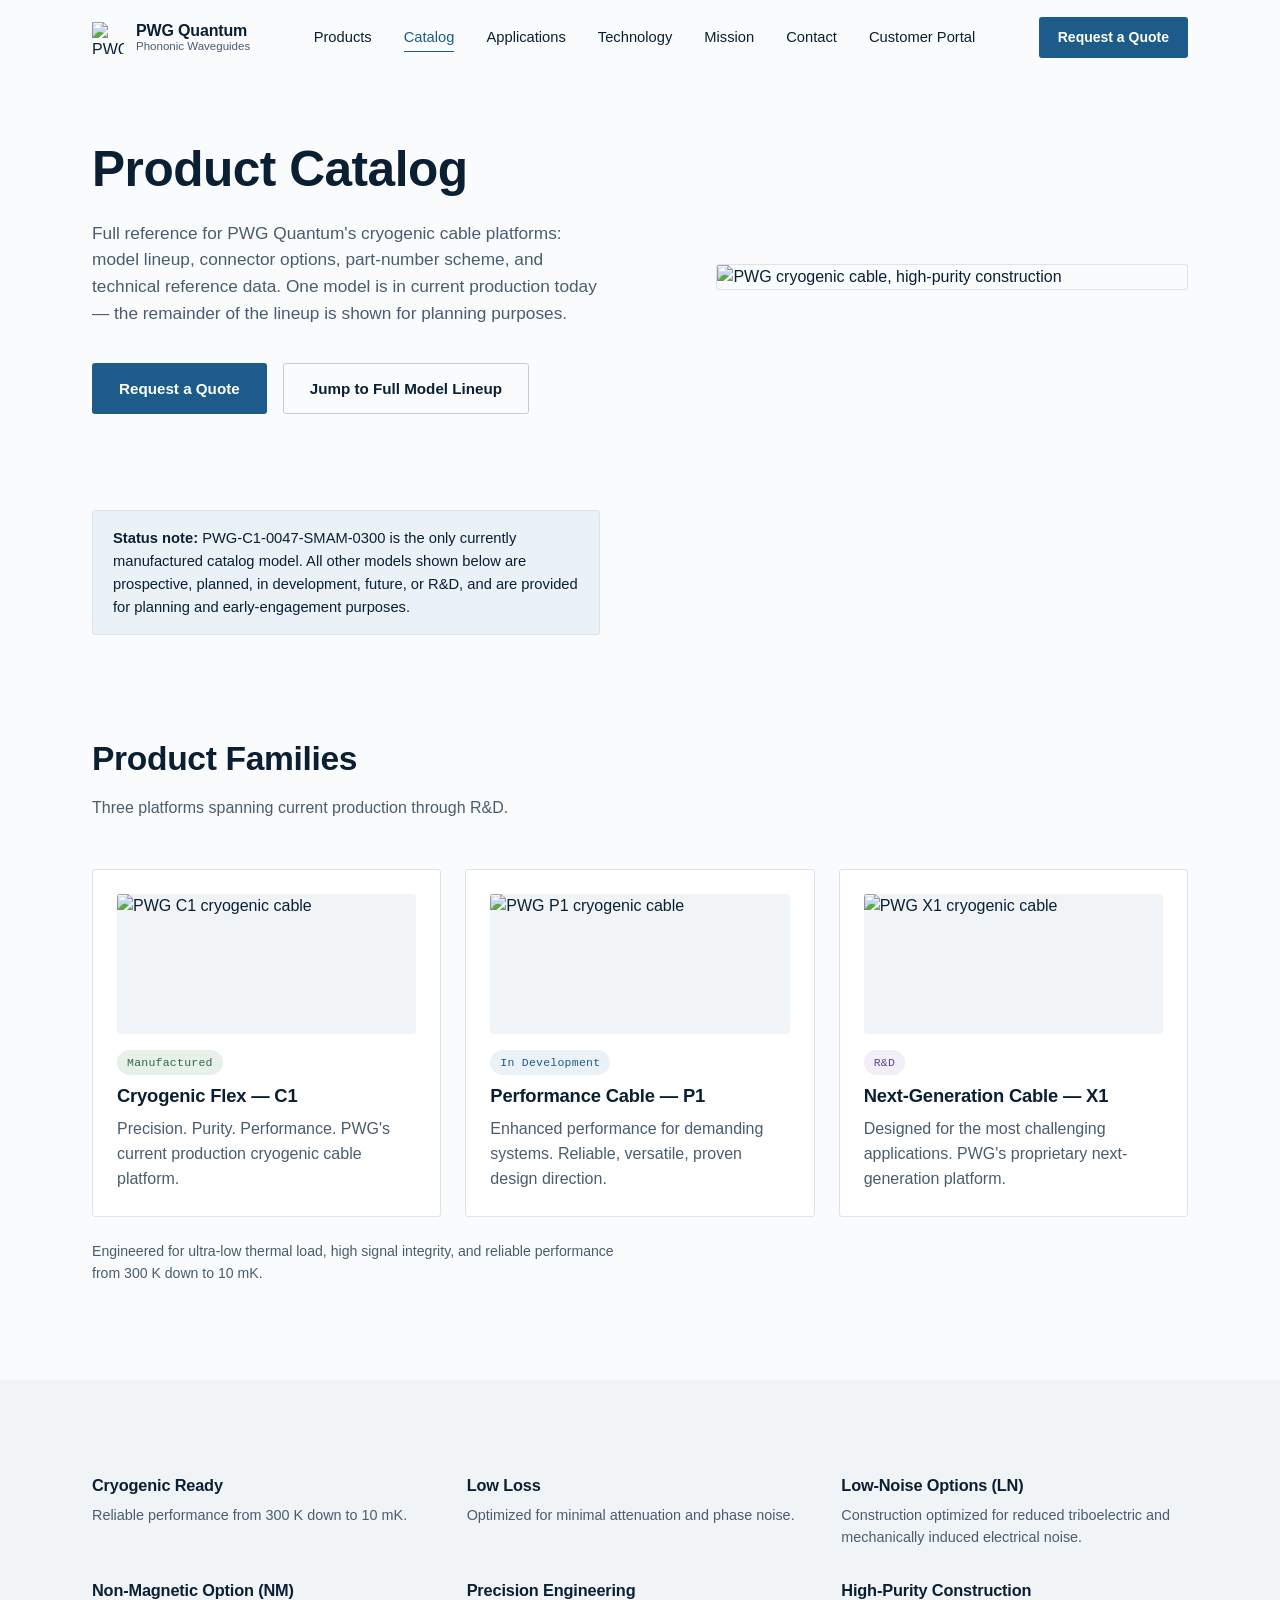
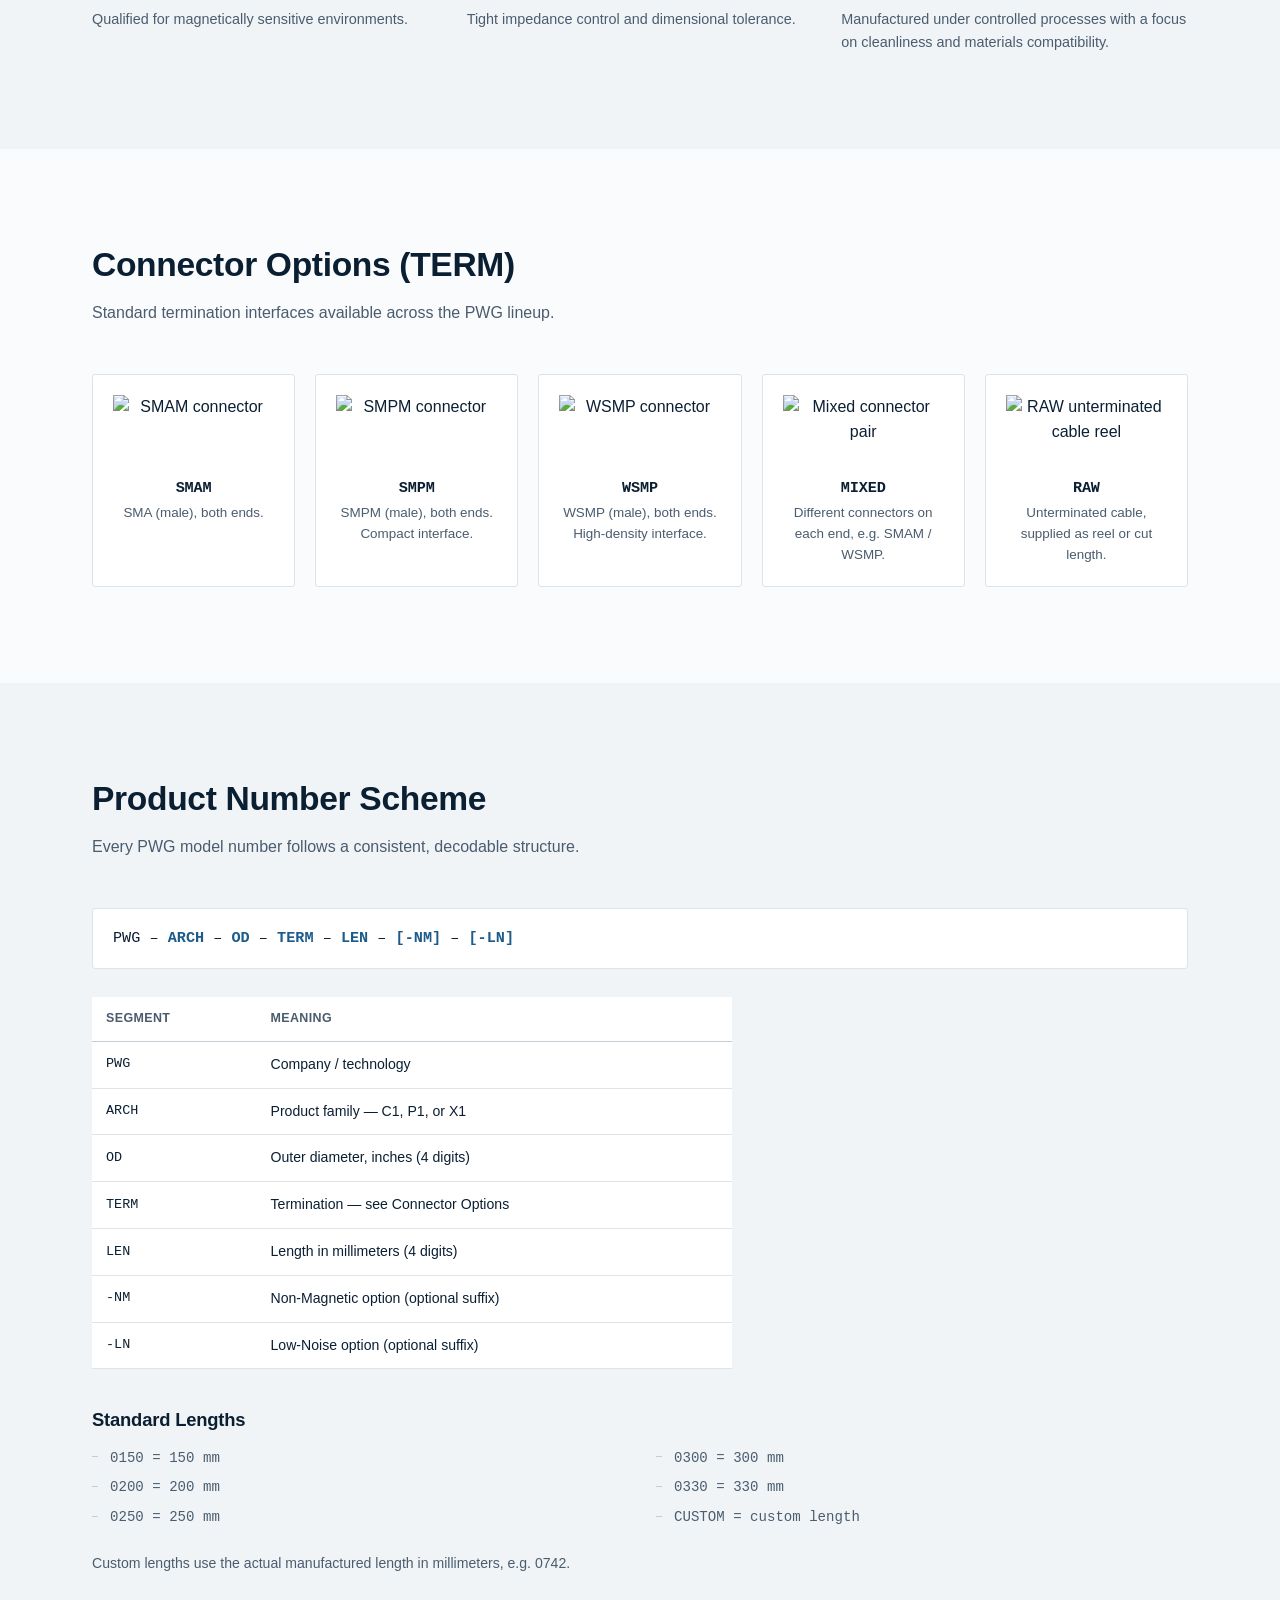
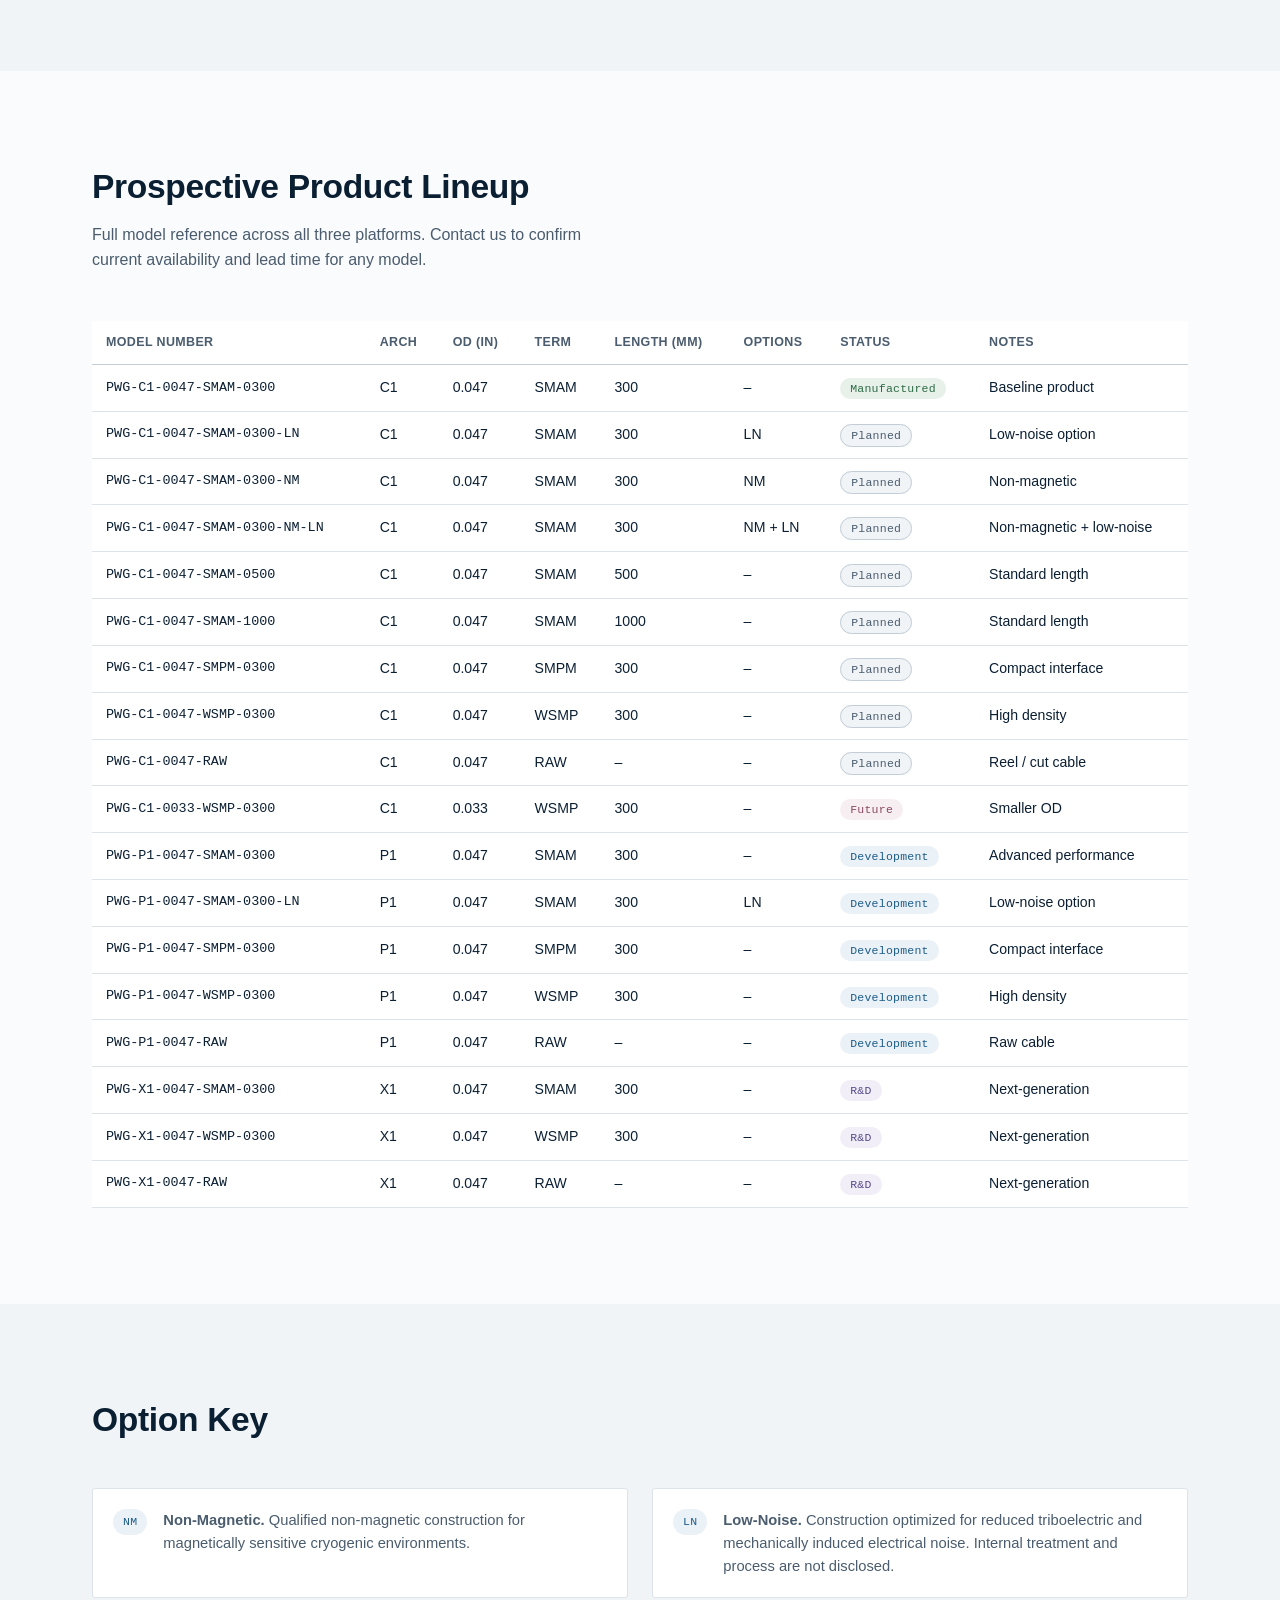
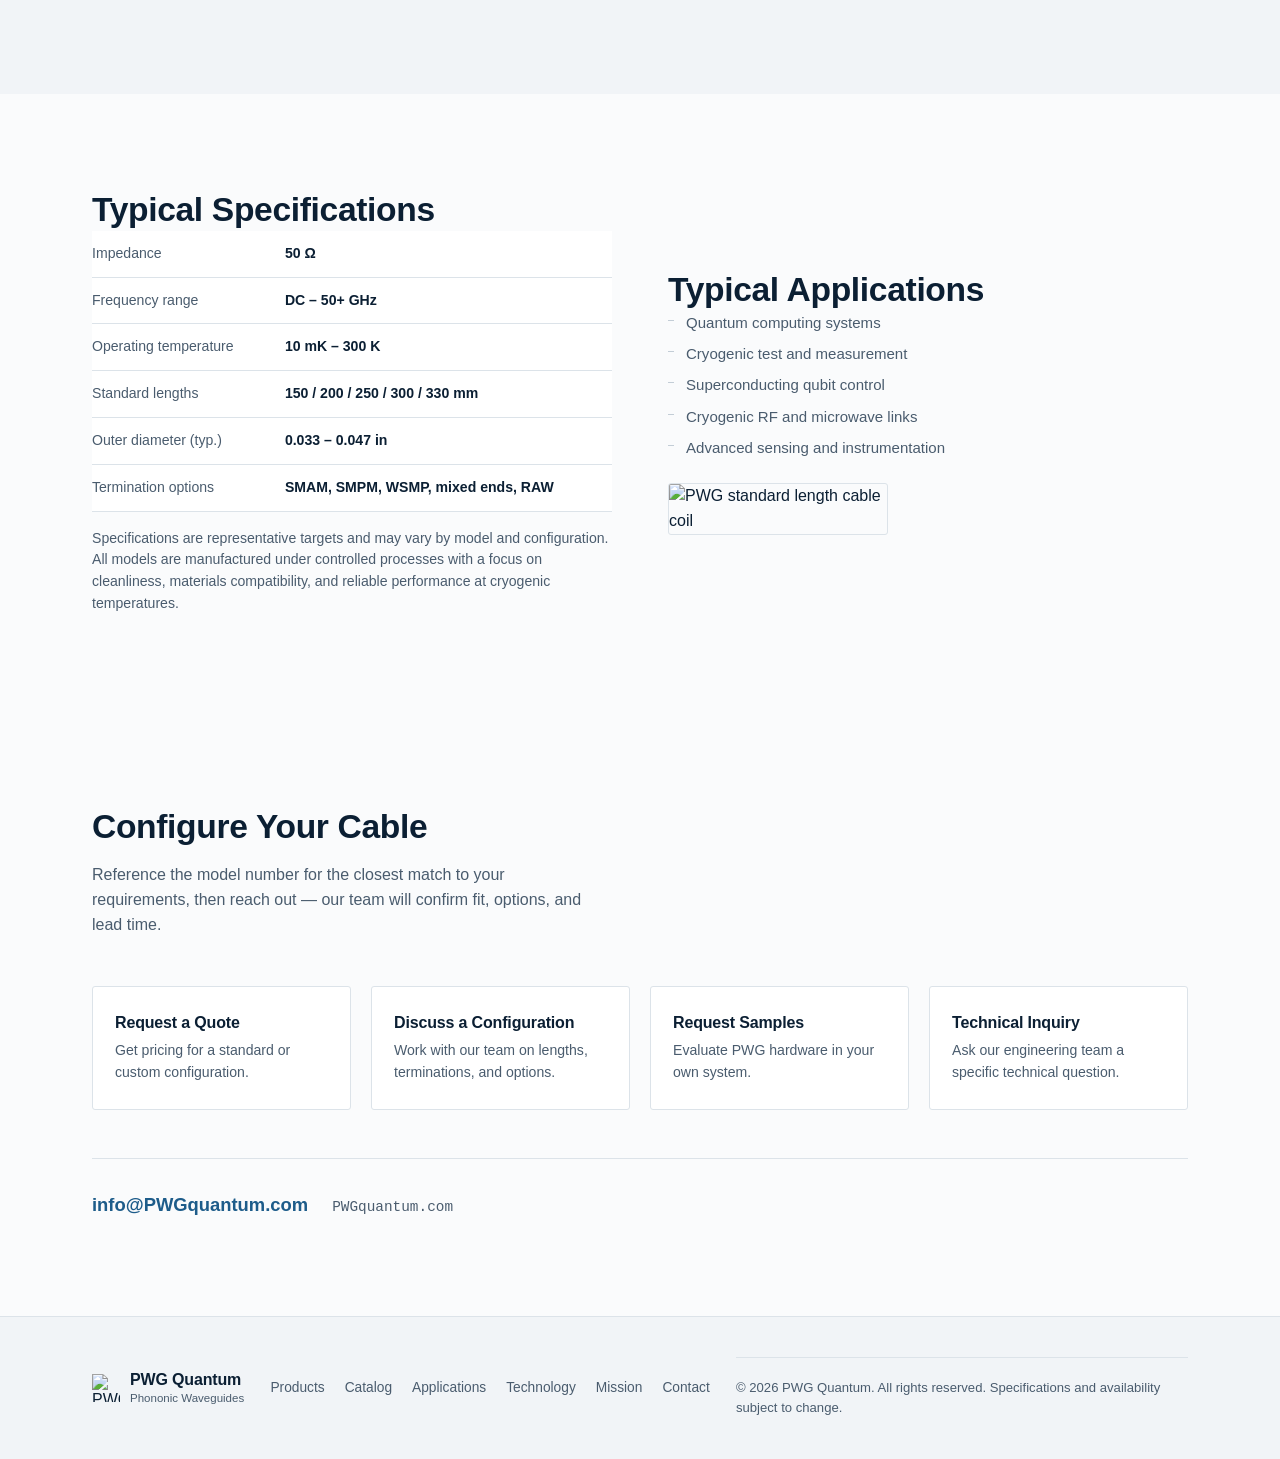
==== catalog.html @ d0e65f27 "Add files via upload catalog html" ====
<!DOCTYPE html>
<html lang="en">
<head>
  <meta charset="UTF-8">
  <meta name="viewport" content="width=device-width, initial-scale=1.0">
  <title>Product Catalog | PWG Quantum Cryogenic Cable Platforms</title>
  <meta name="description" content="Full model lineup, connector options, and technical reference for PWG Quantum's C1, P1, and X1 cryogenic cable platforms.">
  <link rel="stylesheet" href="styles.css">
</head>
<body>

  <!-- ===================== HEADER / NAVIGATION ===================== -->
  <header class="site-header" id="site-header">
    <div class="header-inner">
      <a href="index.html#top" class="logo" aria-label="PWG Quantum home">
        <span class="logo-mark">
          <img src="logo.gif" alt="PWG Quantum" width="32" height="32">
        </span>
        <span class="logo-text">
          <span class="logo-title">PWG Quantum</span>
          <span class="logo-sub">Phononic Waveguides</span>
        </span>
      </a>

      <nav class="main-nav" id="main-nav" aria-label="Primary">
        <ul>
          <li><a href="index.html#products">Products</a></li>
          <li><a href="catalog.html" class="is-active">Catalog</a></li>
          <li><a href="index.html#applications">Applications</a></li>
          <li><a href="index.html#technology">Technology</a></li>
          <li><a href="index.html#mission">Mission</a></li>
          <li><a href="index.html#contact">Contact</a></li>
          <li><a href="index.html#portal">Customer Portal</a></li>
        </ul>
      </nav>

      <div class="header-actions">
        <a href="mailto:info@PWGquantum.com?subject=Quote%20Request%20-%20PWG%20Quantum" class="btn btn-primary btn-small">Request a Quote</a>
        <button class="nav-toggle" id="nav-toggle" aria-label="Open menu" aria-expanded="false" aria-controls="main-nav">
          <span></span><span></span><span></span>
        </button>
      </div>
    </div>
  </header>

  <main id="top">

    <!-- ===================== CATALOG HERO ===================== -->
    <section class="hero catalog-hero" id="catalog-top">
      <div class="hero-inner">
        <div class="hero-copy">
          <h1>Product Catalog</h1>
          <p class="hero-lede">
            Full reference for PWG Quantum's cryogenic cable platforms: model lineup, connector
            options, part-number scheme, and technical reference data. One model is in current
            production today &mdash; the remainder of the lineup is shown for planning purposes.
          </p>
          <div class="hero-actions">
            <a href="mailto:info@PWGquantum.com?subject=Quote%20Request%20-%20PWG%20Quantum" class="btn btn-primary">Request a Quote</a>
            <a href="#model-lineup" class="btn btn-secondary">Jump to Full Model Lineup</a>
          </div>
        </div>
        <div class="hero-figure">
          <img src="assets/bottom_cable.png" alt="PWG cryogenic cable, high-purity construction">
        </div>
      </div>
    </section>

    <!-- ===================== STATUS NOTICE ===================== -->
    <div class="section-inner">
      <p class="catalog-notice">
        <strong>Status note:</strong> PWG-C1-0047-SMAM-0300 is the only currently manufactured
        catalog model. All other models shown below are prospective, planned, in development,
        future, or R&amp;D, and are provided for planning and early-engagement purposes.
      </p>
    </div>

    <!-- ===================== PRODUCT FAMILIES ===================== -->
    <section class="section" id="catalog-families">
      <div class="section-inner">
        <div class="section-head">
          <h2>Product Families</h2>
          <p class="section-intro">Three platforms spanning current production through R&amp;D.</p>
        </div>

        <div class="family-grid">
          <article class="family-card">
            <img src="assets/cable_c1.png" alt="PWG C1 cryogenic cable" class="family-image">
            <span class="status status-available">Manufactured</span>
            <h3>Cryogenic Flex &mdash; C1</h3>
            <p>Precision. Purity. Performance. PWG's current production cryogenic cable platform.</p>
          </article>
          <article class="family-card">
            <img src="assets/cable_p1.png" alt="PWG P1 cryogenic cable" class="family-image">
            <span class="status status-development">In Development</span>
            <h3>Performance Cable &mdash; P1</h3>
            <p>Enhanced performance for demanding systems. Reliable, versatile, proven design direction.</p>
          </article>
          <article class="family-card">
            <img src="assets/cable_x1.png" alt="PWG X1 cryogenic cable" class="family-image">
            <span class="status status-rd">R&amp;D</span>
            <h3>Next-Generation Cable &mdash; X1</h3>
            <p>Designed for the most challenging applications. PWG's proprietary next-generation platform.</p>
          </article>
        </div>

        <p class="section-note">
          Engineered for ultra-low thermal load, high signal integrity, and reliable performance
          from 300 K down to 10 mK.
        </p>
      </div>
    </section>

    <!-- ===================== FEATURE HIGHLIGHTS ===================== -->
    <section class="section section-alt" id="catalog-features">
      <div class="section-inner">
        <div class="feature-grid">
          <div class="feature-item">
            <h3>Cryogenic Ready</h3>
            <p>Reliable performance from 300 K down to 10 mK.</p>
          </div>
          <div class="feature-item">
            <h3>Low Loss</h3>
            <p>Optimized for minimal attenuation and phase noise.</p>
          </div>
          <div class="feature-item">
            <h3>Low-Noise Options (LN)</h3>
            <p>Construction optimized for reduced triboelectric and mechanically induced electrical noise.</p>
          </div>
          <div class="feature-item">
            <h3>Non-Magnetic Option (NM)</h3>
            <p>Qualified for magnetically sensitive environments.</p>
          </div>
          <div class="feature-item">
            <h3>Precision Engineering</h3>
            <p>Tight impedance control and dimensional tolerance.</p>
          </div>
          <div class="feature-item">
            <h3>High-Purity Construction</h3>
            <p>Manufactured under controlled processes with a focus on cleanliness and materials compatibility.</p>
          </div>
        </div>
      </div>
    </section>

    <!-- ===================== CONNECTOR OPTIONS ===================== -->
    <section class="section" id="connector-options">
      <div class="section-inner">
        <div class="section-head">
          <h2>Connector Options (TERM)</h2>
          <p class="section-intro">Standard termination interfaces available across the PWG lineup.</p>
        </div>

        <div class="connector-grid">
          <article class="connector-card">
            <img src="assets/conn_smam.png" alt="SMAM connector" class="connector-image">
            <h3>SMAM</h3>
            <p>SMA (male), both ends.</p>
          </article>
          <article class="connector-card">
            <img src="assets/conn_smpm.png" alt="SMPM connector" class="connector-image">
            <h3>SMPM</h3>
            <p>SMPM (male), both ends. Compact interface.</p>
          </article>
          <article class="connector-card">
            <img src="assets/conn_wsmp.png" alt="WSMP connector" class="connector-image">
            <h3>WSMP</h3>
            <p>WSMP (male), both ends. High-density interface.</p>
          </article>
          <article class="connector-card">
            <img src="assets/conn_mixed.png" alt="Mixed connector pair" class="connector-image">
            <h3>MIXED</h3>
            <p>Different connectors on each end, e.g. SMAM / WSMP.</p>
          </article>
          <article class="connector-card">
            <img src="assets/reel_raw.png" alt="RAW unterminated cable reel" class="connector-image">
            <h3>RAW</h3>
            <p>Unterminated cable, supplied as reel or cut length.</p>
          </article>
        </div>
      </div>
    </section>

    <!-- ===================== PRODUCT NUMBER SCHEME ===================== -->
    <section class="section section-alt" id="numbering-scheme">
      <div class="section-inner">
        <div class="section-head">
          <h2>Product Number Scheme</h2>
          <p class="section-intro">Every PWG model number follows a consistent, decodable structure.</p>
        </div>

        <div class="scheme-string" role="img" aria-label="PWG dash ARCH dash OD dash TERM dash LEN dash optional NM dash optional LN">
          PWG&nbsp;&ndash;&nbsp;<span>ARCH</span>&nbsp;&ndash;&nbsp;<span>OD</span>&nbsp;&ndash;&nbsp;<span>TERM</span>&nbsp;&ndash;&nbsp;<span>LEN</span>&nbsp;&ndash;&nbsp;<span>[-NM]</span>&nbsp;&ndash;&nbsp;<span>[-LN]</span>
        </div>

        <table class="data-table scheme-table">
          <thead>
            <tr>
              <th>Segment</th>
              <th>Meaning</th>
            </tr>
          </thead>
          <tbody>
            <tr><td class="mono">PWG</td><td>Company / technology</td></tr>
            <tr><td class="mono">ARCH</td><td>Product family &mdash; C1, P1, or X1</td></tr>
            <tr><td class="mono">OD</td><td>Outer diameter, inches (4 digits)</td></tr>
            <tr><td class="mono">TERM</td><td>Termination &mdash; see Connector Options</td></tr>
            <tr><td class="mono">LEN</td><td>Length in millimeters (4 digits)</td></tr>
            <tr><td class="mono">-NM</td><td>Non-Magnetic option (optional suffix)</td></tr>
            <tr><td class="mono">-LN</td><td>Low-Noise option (optional suffix)</td></tr>
          </tbody>
        </table>

        <div class="lengths-block">
          <h3>Standard Lengths</h3>
          <ul class="option-list two-col">
            <li>0150 = 150 mm</li>
            <li>0200 = 200 mm</li>
            <li>0250 = 250 mm</li>
            <li>0300 = 300 mm</li>
            <li>0330 = 330 mm</li>
            <li>CUSTOM = custom length</li>
          </ul>
          <p class="section-note">Custom lengths use the actual manufactured length in millimeters, e.g. 0742.</p>
        </div>
      </div>
    </section>

    <!-- ===================== FULL MODEL LINEUP ===================== -->
    <section class="section" id="model-lineup">
      <div class="section-inner">
        <div class="section-head">
          <h2>Prospective Product Lineup</h2>
          <p class="section-intro">
            Full model reference across all three platforms. Contact us to confirm current
            availability and lead time for any model.
          </p>
        </div>

        <div class="table-scroll">
          <table class="data-table model-table">
            <thead>
              <tr>
                <th>Model Number</th>
                <th>Arch</th>
                <th>OD (in)</th>
                <th>Term</th>
                <th>Length (mm)</th>
                <th>Options</th>
                <th>Status</th>
                <th>Notes</th>
              </tr>
            </thead>
            <tbody>
              <tr>
                <td class="mono">PWG-C1-0047-SMAM-0300</td>
                <td>C1</td><td>0.047</td><td>SMAM</td><td>300</td><td>&ndash;</td>
                <td><span class="status status-available">Manufactured</span></td>
                <td>Baseline product</td>
              </tr>
              <tr>
                <td class="mono">PWG-C1-0047-SMAM-0300-LN</td>
                <td>C1</td><td>0.047</td><td>SMAM</td><td>300</td><td>LN</td>
                <td><span class="status status-planned">Planned</span></td>
                <td>Low-noise option</td>
              </tr>
              <tr>
                <td class="mono">PWG-C1-0047-SMAM-0300-NM</td>
                <td>C1</td><td>0.047</td><td>SMAM</td><td>300</td><td>NM</td>
                <td><span class="status status-planned">Planned</span></td>
                <td>Non-magnetic</td>
              </tr>
              <tr>
                <td class="mono">PWG-C1-0047-SMAM-0300-NM-LN</td>
                <td>C1</td><td>0.047</td><td>SMAM</td><td>300</td><td>NM + LN</td>
                <td><span class="status status-planned">Planned</span></td>
                <td>Non-magnetic + low-noise</td>
              </tr>
              <tr>
                <td class="mono">PWG-C1-0047-SMAM-0500</td>
                <td>C1</td><td>0.047</td><td>SMAM</td><td>500</td><td>&ndash;</td>
                <td><span class="status status-planned">Planned</span></td>
                <td>Standard length</td>
              </tr>
              <tr>
                <td class="mono">PWG-C1-0047-SMAM-1000</td>
                <td>C1</td><td>0.047</td><td>SMAM</td><td>1000</td><td>&ndash;</td>
                <td><span class="status status-planned">Planned</span></td>
                <td>Standard length</td>
              </tr>
              <tr>
                <td class="mono">PWG-C1-0047-SMPM-0300</td>
                <td>C1</td><td>0.047</td><td>SMPM</td><td>300</td><td>&ndash;</td>
                <td><span class="status status-planned">Planned</span></td>
                <td>Compact interface</td>
              </tr>
              <tr>
                <td class="mono">PWG-C1-0047-WSMP-0300</td>
                <td>C1</td><td>0.047</td><td>WSMP</td><td>300</td><td>&ndash;</td>
                <td><span class="status status-planned">Planned</span></td>
                <td>High density</td>
              </tr>
              <tr>
                <td class="mono">PWG-C1-0047-RAW</td>
                <td>C1</td><td>0.047</td><td>RAW</td><td>&ndash;</td><td>&ndash;</td>
                <td><span class="status status-planned">Planned</span></td>
                <td>Reel / cut cable</td>
              </tr>
              <tr>
                <td class="mono">PWG-C1-0033-WSMP-0300</td>
                <td>C1</td><td>0.033</td><td>WSMP</td><td>300</td><td>&ndash;</td>
                <td><span class="status status-future">Future</span></td>
                <td>Smaller OD</td>
              </tr>
              <tr>
                <td class="mono">PWG-P1-0047-SMAM-0300</td>
                <td>P1</td><td>0.047</td><td>SMAM</td><td>300</td><td>&ndash;</td>
                <td><span class="status status-development">Development</span></td>
                <td>Advanced performance</td>
              </tr>
              <tr>
                <td class="mono">PWG-P1-0047-SMAM-0300-LN</td>
                <td>P1</td><td>0.047</td><td>SMAM</td><td>300</td><td>LN</td>
                <td><span class="status status-development">Development</span></td>
                <td>Low-noise option</td>
              </tr>
              <tr>
                <td class="mono">PWG-P1-0047-SMPM-0300</td>
                <td>P1</td><td>0.047</td><td>SMPM</td><td>300</td><td>&ndash;</td>
                <td><span class="status status-development">Development</span></td>
                <td>Compact interface</td>
              </tr>
              <tr>
                <td class="mono">PWG-P1-0047-WSMP-0300</td>
                <td>P1</td><td>0.047</td><td>WSMP</td><td>300</td><td>&ndash;</td>
                <td><span class="status status-development">Development</span></td>
                <td>High density</td>
              </tr>
              <tr>
                <td class="mono">PWG-P1-0047-RAW</td>
                <td>P1</td><td>0.047</td><td>RAW</td><td>&ndash;</td><td>&ndash;</td>
                <td><span class="status status-development">Development</span></td>
                <td>Raw cable</td>
              </tr>
              <tr>
                <td class="mono">PWG-X1-0047-SMAM-0300</td>
                <td>X1</td><td>0.047</td><td>SMAM</td><td>300</td><td>&ndash;</td>
                <td><span class="status status-rd">R&amp;D</span></td>
                <td>Next-generation</td>
              </tr>
              <tr>
                <td class="mono">PWG-X1-0047-WSMP-0300</td>
                <td>X1</td><td>0.047</td><td>WSMP</td><td>300</td><td>&ndash;</td>
                <td><span class="status status-rd">R&amp;D</span></td>
                <td>Next-generation</td>
              </tr>
              <tr>
                <td class="mono">PWG-X1-0047-RAW</td>
                <td>X1</td><td>0.047</td><td>RAW</td><td>&ndash;</td><td>&ndash;</td>
                <td><span class="status status-rd">R&amp;D</span></td>
                <td>Next-generation</td>
              </tr>
            </tbody>
          </table>
        </div>
      </div>
    </section>

    <!-- ===================== OPTION KEY ===================== -->
    <section class="section section-alt" id="option-key">
      <div class="section-inner">
        <div class="section-head">
          <h2>Option Key</h2>
        </div>
        <div class="option-key-grid">
          <div class="option-key-item">
            <span class="status status-development">NM</span>
            <p><strong>Non-Magnetic.</strong> Qualified non-magnetic construction for magnetically sensitive cryogenic environments.</p>
          </div>
          <div class="option-key-item">
            <span class="status status-development">LN</span>
            <p><strong>Low-Noise.</strong> Construction optimized for reduced triboelectric and mechanically induced electrical noise. Internal treatment and process are not disclosed.</p>
          </div>
        </div>
      </div>
    </section>

    <!-- ===================== TECHNICAL REFERENCE ===================== -->
    <section class="section" id="technical-reference">
      <div class="section-inner technology-inner">
        <div>
          <h2>Typical Specifications</h2>
          <table class="data-table spec-table">
            <tbody>
              <tr><th scope="row">Impedance</th><td>50 &Omega;</td></tr>
              <tr><th scope="row">Frequency range</th><td>DC &ndash; 50+ GHz</td></tr>
              <tr><th scope="row">Operating temperature</th><td>10 mK &ndash; 300 K</td></tr>
              <tr><th scope="row">Standard lengths</th><td>150 / 200 / 250 / 300 / 330 mm</td></tr>
              <tr><th scope="row">Outer diameter (typ.)</th><td>0.033 &ndash; 0.047 in</td></tr>
              <tr><th scope="row">Termination options</th><td>SMAM, SMPM, WSMP, mixed ends, RAW</td></tr>
            </tbody>
          </table>
          <p class="section-note">
            Specifications are representative targets and may vary by model and configuration.
            All models are manufactured under controlled processes with a focus on cleanliness,
            materials compatibility, and reliable performance at cryogenic temperatures.
          </p>
        </div>
        <div>
          <h2>Typical Applications</h2>
          <ul class="option-list">
            <li>Quantum computing systems</li>
            <li>Cryogenic test and measurement</li>
            <li>Superconducting qubit control</li>
            <li>Cryogenic RF and microwave links</li>
            <li>Advanced sensing and instrumentation</li>
          </ul>
          <img src="assets/length_coil.png" alt="PWG standard length cable coil" class="coil-image">
        </div>
      </div>
    </section>

    <!-- ===================== CONTACT CTA ===================== -->
    <section class="section contact" id="catalog-contact">
      <div class="section-inner">
        <div class="section-head">
          <h2>Configure Your Cable</h2>
          <p class="section-intro">
            Reference the model number for the closest match to your requirements, then reach out
            &mdash; our team will confirm fit, options, and lead time.
          </p>
        </div>
        <div class="contact-grid">
          <a class="contact-action" href="mailto:info@PWGquantum.com?subject=Quote%20Request%20-%20PWG%20Quantum%20Catalog">
            <h3>Request a Quote</h3>
            <p>Get pricing for a standard or custom configuration.</p>
          </a>
          <a class="contact-action" href="mailto:info@PWGquantum.com?subject=Configuration%20Discussion%20-%20PWG%20Quantum%20Catalog">
            <h3>Discuss a Configuration</h3>
            <p>Work with our team on lengths, terminations, and options.</p>
          </a>
          <a class="contact-action" href="mailto:info@PWGquantum.com?subject=Sample%20Request%20-%20PWG%20Quantum%20Catalog">
            <h3>Request Samples</h3>
            <p>Evaluate PWG hardware in your own system.</p>
          </a>
          <a class="contact-action" href="mailto:info@PWGquantum.com?subject=Technical%20Inquiry%20-%20PWG%20Quantum%20Catalog">
            <h3>Technical Inquiry</h3>
            <p>Ask our engineering team a specific technical question.</p>
          </a>
        </div>
        <div class="contact-direct">
          <p><a href="mailto:info@PWGquantum.com">info@PWGquantum.com</a></p>
          <p class="contact-domain">PWGquantum.com</p>
        </div>
      </div>
    </section>

  </main>

  <!-- ===================== FOOTER ===================== -->
  <footer class="site-footer">
    <div class="section-inner footer-inner">
      <div class="footer-brand">
        <img src="logo.gif" alt="PWG Quantum" width="28" height="28" class="footer-logo">
        <span class="footer-text">
          <span class="logo-title">PWG Quantum</span>
          <span class="logo-sub">Phononic Waveguides</span>
        </span>
      </div>
      <nav class="footer-nav" aria-label="Footer">
        <a href="index.html#products">Products</a>
        <a href="catalog.html">Catalog</a>
        <a href="index.html#applications">Applications</a>
        <a href="index.html#technology">Technology</a>
        <a href="index.html#mission">Mission</a>
        <a href="index.html#contact">Contact</a>
      </nav>
      <p class="footer-copy">&copy; <span id="footer-year"></span> PWG Quantum. All rights reserved. Specifications and availability subject to change.</p>
    </div>
  </footer>

  <script src="script.js"></script>
</body>
</html>
---- styles.css ----
/* =========================================================================
   PWG QUANTUM — STYLESHEET
   Design system: light, precise, restrained. Built for a deep-tech
   hardware audience (engineers, technical buyers, procurement).
   ========================================================================= */

/* ---------- Design tokens ---------- */
:root {
  /* Color */
  --color-bg: #FAFBFC;
  --color-bg-alt: #F1F4F7;
  --color-surface: #FFFFFF;
  --color-ink: #0B1F33;          /* primary text / dark navy */
  --color-ink-secondary: #4A5C6E; /* secondary text / slate */
  --color-accent: #1D5C8A;        /* restrained blue accent */
  --color-accent-dark: #123F60;   /* accent hover/active */
  --color-border: #DCE3E9;
  --color-border-strong: #C3CDD6;
  --color-mission-bg: #0B1F33;
  --color-mission-text: #EDF2F6;

  /* Status colors — muted, not traffic-light bright */
  --status-available-bg: #E7F0E9;
  --status-available-text: #2C6B45;
  --status-development-bg: #EAF1F7;
  --status-development-text: #1D5C8A;
  --status-rd-bg: #F1EEF7;
  --status-rd-text: #5A4B8A;

  /* Type */
  --font-body: -apple-system, BlinkMacSystemFont, "Segoe UI", "Helvetica Neue", Arial, sans-serif;
  --font-mono: "SFMono-Regular", Consolas, "Liberation Mono", Menlo, monospace;

  /* Layout */
  --max-width: 1160px;
  --header-height: 76px;
  --radius-sm: 3px;
  --transition-fast: 160ms ease;
  --transition-med: 260ms ease;
}

/* ---------- Reset ---------- */
* { box-sizing: border-box; }
html { scroll-behavior: smooth; }

@media (prefers-reduced-motion: reduce) {
  html { scroll-behavior: auto; }
  *, *::before, *::after {
    animation-duration: 0.001ms !important;
    animation-iteration-count: 1 !important;
    transition-duration: 0.001ms !important;
    scroll-behavior: auto !important;
  }
}

body, h1, h2, h3, p, ul, figure { margin: 0; }
ul { padding: 0; list-style: none; }
img, svg { display: block; max-width: 100%; }
a { color: inherit; text-decoration: none; }
button { font: inherit; cursor: pointer; }

body {
  font-family: var(--font-body);
  color: var(--color-ink);
  background: var(--color-bg);
  line-height: 1.55;
  -webkit-font-smoothing: antialiased;
  text-rendering: optimizeLegibility;
}

/* Visible keyboard focus throughout */
a:focus-visible,
button:focus-visible {
  outline: 2px solid var(--color-accent);
  outline-offset: 3px;
  border-radius: var(--radius-sm);
}

h1, h2, h3 {
  color: var(--color-ink);
  font-weight: 600;
  letter-spacing: -0.01em;
  line-height: 1.2;
}

h1 { font-size: clamp(2rem, 3.4vw + 1rem, 3.1rem); font-weight: 650; }
h2 { font-size: clamp(1.5rem, 1.6vw + 1rem, 2.1rem); }
h3 { font-size: 1.15rem; }

p { color: var(--color-ink-secondary); max-width: 62ch; }

/* ---------- Layout helpers ---------- */
.section-inner {
  max-width: var(--max-width);
  margin: 0 auto;
  padding: 0 32px;
}

.section {
  padding: 96px 0;
}

.section-alt {
  background: var(--color-bg-alt);
}

.section-head {
  max-width: 640px;
  margin-bottom: 48px;
}

.section-head h2 {
  margin-bottom: 16px;
}

.section-intro {
  max-width: 56ch;
}

/* ---------- Buttons ---------- */
.btn {
  display: inline-flex;
  align-items: center;
  justify-content: center;
  padding: 13px 26px;
  border-radius: var(--radius-sm);
  font-size: 0.95rem;
  font-weight: 600;
  border: 1px solid transparent;
  transition: background var(--transition-fast), border-color var(--transition-fast), color var(--transition-fast), transform var(--transition-fast);
  white-space: nowrap;
}

.btn:active { transform: translateY(1px); }

.btn-primary {
  background: var(--color-accent);
  color: #FFFFFF;
}
.btn-primary:hover { background: var(--color-accent-dark); }

.btn-secondary {
  background: transparent;
  color: var(--color-ink);
  border-color: var(--color-border-strong);
}
.btn-secondary:hover {
  border-color: var(--color-accent);
  color: var(--color-accent);
}

.btn-secondary[disabled] {
  color: var(--color-ink-secondary);
  border-color: var(--color-border);
  cursor: not-allowed;
}
.btn-secondary[disabled]:hover {
  border-color: var(--color-border);
  color: var(--color-ink-secondary);
}

.btn-small {
  padding: 9px 18px;
  font-size: 0.875rem;
}

/* ---------- Header ---------- */
.site-header {
  position: fixed;
  top: 0;
  left: 0;
  right: 0;
  height: var(--header-height);
  background: rgba(250, 251, 252, 0.92);
  backdrop-filter: saturate(180%) blur(8px);
  border-bottom: 1px solid transparent;
  z-index: 100;
  transition: border-color var(--transition-med), box-shadow var(--transition-med);
}

.site-header.is-scrolled {
  border-bottom-color: var(--color-border);
  box-shadow: 0 1px 0 rgba(11, 31, 51, 0.02);
}

.header-inner {
  max-width: var(--max-width);
  margin: 0 auto;
  height: 100%;
  padding: 0 32px;
  display: flex;
  align-items: center;
  justify-content: space-between;
  gap: 24px;
}

.logo {
  display: flex;
  align-items: center;
  gap: 12px;
  color: var(--color-ink);
}
.logo-mark { display: flex; }
.logo-mark img { display: block; }
.logo-text { display: flex; flex-direction: column; line-height: 1.2; }
.logo-title { font-weight: 700; font-size: 1rem; letter-spacing: -0.01em; }
.logo-sub { font-size: 0.72rem; color: var(--color-ink-secondary); }

.main-nav ul {
  display: flex;
  gap: 32px;
}

.main-nav a {
  font-size: 0.92rem;
  font-weight: 500;
  color: var(--color-ink);
  padding: 6px 0;
  border-bottom: 1px solid transparent;
  transition: color var(--transition-fast), border-color var(--transition-fast);
}

.main-nav a:hover,
.main-nav a.is-active {
  color: var(--color-accent);
  border-bottom-color: var(--color-accent);
}

.header-actions {
  display: flex;
  align-items: center;
  gap: 16px;
}

/* Mobile nav toggle (hidden on desktop) */
.nav-toggle {
  display: none;
  flex-direction: column;
  justify-content: center;
  gap: 5px;
  width: 36px;
  height: 36px;
  background: none;
  border: none;
  padding: 0;
}
.nav-toggle span {
  display: block;
  height: 2px;
  width: 100%;
  background: var(--color-ink);
  transition: transform var(--transition-fast), opacity var(--transition-fast);
}
.nav-toggle[aria-expanded="true"] span:nth-child(1) { transform: translateY(7px) rotate(45deg); }
.nav-toggle[aria-expanded="true"] span:nth-child(2) { opacity: 0; }
.nav-toggle[aria-expanded="true"] span:nth-child(3) { transform: translateY(-7px) rotate(-45deg); }

/* ---------- Hero ---------- */
.hero {
  padding: calc(var(--header-height) + 64px) 0 96px;
}

.hero-inner {
  max-width: var(--max-width);
  margin: 0 auto;
  padding: 0 32px;
  display: grid;
  grid-template-columns: 1.1fr 0.9fr;
  gap: 48px;
  align-items: center;
}

.hero-logo {
  height: 40px;
  width: auto;
  margin-bottom: 28px;
}

.hero-lede {
  margin-top: 20px;
  font-size: 1.08rem;
  max-width: 54ch;
}

.hero-actions {
  display: flex;
  gap: 16px;
  margin-top: 36px;
  flex-wrap: wrap;
}

.hero-figure {
  color: var(--color-ink);
}

.hero-figure img {
  width: 100%;
  height: auto;
  border-radius: var(--radius-sm);
  border: 1px solid var(--color-border);
}

/* ---------- Products ---------- */
.product-grid {
  display: grid;
  grid-template-columns: repeat(3, 1fr);
  gap: 24px;
}

.product-card {
  background: var(--color-surface);
  border: 1px solid var(--color-border);
  border-radius: var(--radius-sm);
  padding: 32px;
  display: flex;
  flex-direction: column;
  gap: 16px;
  transition: border-color var(--transition-fast);
}

.product-card:hover {
  border-color: var(--color-border-strong);
}

.product-card-head {
  display: flex;
  flex-direction: column;
  gap: 10px;
}

.status {
  align-self: flex-start;
  font-family: var(--font-mono);
  font-size: 0.72rem;
  letter-spacing: 0.02em;
  padding: 4px 10px;
  border-radius: 999px;
}

.status-available { background: var(--status-available-bg); color: var(--status-available-text); }
.status-development { background: var(--status-development-bg); color: var(--status-development-text); }
.status-rd { background: var(--status-rd-bg); color: var(--status-rd-text); }
.status-planned { background: var(--color-bg-alt); color: var(--color-ink-secondary); border: 1px solid var(--color-border-strong); }
.status-future { background: #F7EEF2; color: #8A4B63; }

.option-list li {
  position: relative;
  padding-left: 18px;
  color: var(--color-ink-secondary);
  font-size: 0.94rem;
  margin-bottom: 8px;
}
.option-list li::before {
  content: "";
  position: absolute;
  left: 0;
  top: 0.6em;
  width: 6px;
  height: 1px;
  background: var(--color-border-strong);
}

.card-link {
  margin-top: auto;
  font-weight: 600;
  color: var(--color-accent);
  font-size: 0.94rem;
  transition: color var(--transition-fast);
}
.card-link:hover { color: var(--color-accent-dark); }

.catalog-cta {
  margin-top: 48px;
  display: flex;
  justify-content: center;
}

/* ---------- Applications ---------- */
.applications-grid {
  display: grid;
  grid-template-columns: repeat(3, 1fr);
  gap: 40px 32px;
}

.app-item { color: var(--color-ink); }

.app-icon {
  display: inline-flex;
  color: var(--color-accent);
  margin-bottom: 14px;
}

.app-item h3 { margin-bottom: 8px; font-size: 1.05rem; }
.app-item p { font-size: 0.92rem; }

/* ---------- Technology ---------- */
.technology-inner {
  display: grid;
  grid-template-columns: 1fr 1fr;
  gap: 56px;
  align-items: center;
}

.technology-copy h2 { margin-bottom: 20px; }
.technology-copy p { margin-bottom: 16px; max-width: 58ch; }

/* ---------- Mission ---------- */
.mission {
  background: var(--color-mission-bg);
  padding: 120px 0;
}

.mission-statement {
  color: var(--color-mission-text);
  font-size: clamp(1.3rem, 1.6vw + 1rem, 1.9rem);
  font-weight: 500;
  line-height: 1.45;
  max-width: 46ch;
  letter-spacing: -0.005em;
}

/* ---------- Customer Portal ---------- */
.portal-inner {
  display: grid;
  grid-template-columns: 1.2fr 0.8fr;
  gap: 56px;
  align-items: start;
}

.portal-copy p { margin-bottom: 20px; }

.portal-actions {
  background: var(--color-surface);
  border: 1px solid var(--color-border);
  border-radius: var(--radius-sm);
  padding: 32px;
  display: flex;
  flex-direction: column;
  gap: 16px;
  align-items: flex-start;
}

.portal-note {
  font-size: 0.88rem;
}
.portal-note a { color: var(--color-accent); font-weight: 600; }
.portal-note a:hover { color: var(--color-accent-dark); }

/* ---------- Contact ---------- */
.contact-grid {
  display: grid;
  grid-template-columns: repeat(4, 1fr);
  gap: 20px;
}

.contact-action {
  display: block;
  padding: 26px 22px;
  border: 1px solid var(--color-border);
  border-radius: var(--radius-sm);
  background: var(--color-surface);
  transition: border-color var(--transition-fast), background var(--transition-fast);
}

.contact-action:hover {
  border-color: var(--color-accent);
  background: var(--color-bg-alt);
}

.contact-action h3 { margin-bottom: 8px; font-size: 1rem; }
.contact-action p { font-size: 0.88rem; }

.contact-direct {
  margin-top: 48px;
  padding-top: 32px;
  border-top: 1px solid var(--color-border);
  display: flex;
  align-items: baseline;
  gap: 24px;
  flex-wrap: wrap;
}

.contact-direct a {
  font-size: 1.15rem;
  font-weight: 700;
  color: var(--color-accent);
}
.contact-direct a:hover { color: var(--color-accent-dark); }

.contact-domain {
  font-family: var(--font-mono);
  font-size: 0.9rem;
  color: var(--color-ink-secondary);
}

/* ---------- Footer ---------- */
.site-footer {
  border-top: 1px solid var(--color-border);
  padding: 40px 0;
  background: var(--color-bg-alt);
}

.footer-inner {
  display: flex;
  flex-wrap: wrap;
  align-items: center;
  justify-content: space-between;
  gap: 20px;
}

.footer-brand { display: flex; align-items: center; gap: 10px; line-height: 1.3; }
.footer-text { display: flex; flex-direction: column; }
.footer-logo { flex-shrink: 0; }

.footer-nav {
  display: flex;
  flex-wrap: wrap;
  gap: 20px;
}
.footer-nav a {
  font-size: 0.86rem;
  color: var(--color-ink-secondary);
}
.footer-nav a:hover { color: var(--color-accent); }

.footer-copy {
  font-size: 0.82rem;
  color: var(--color-ink-secondary);
  width: 100%;
  order: 3;
  padding-top: 20px;
  border-top: 1px solid var(--color-border);
}

/* ---------- Scroll reveal (subtle, single-pass) ---------- */
.reveal {
  opacity: 0;
  transform: translateY(14px);
  transition: opacity 620ms ease, transform 620ms ease;
}
.reveal.is-visible {
  opacity: 1;
  transform: translateY(0);
}

/* =========================================================================
   RESPONSIVE
   ========================================================================= */

/* =========================================================================
   CATALOG PAGE
   ========================================================================= */

.catalog-hero .hero-figure img {
  border-radius: var(--radius-sm);
}

.catalog-notice {
  background: var(--status-development-bg);
  border: 1px solid var(--color-border);
  border-radius: var(--radius-sm);
  padding: 16px 20px;
  font-size: 0.92rem;
  color: var(--color-ink);
  margin: 0 0 8px;
}

.section-note {
  font-size: 0.88rem;
  margin-top: 16px;
  max-width: 70ch;
}

/* Product family cards with photography */
.family-grid {
  display: grid;
  grid-template-columns: repeat(3, 1fr);
  gap: 24px;
  margin-bottom: 24px;
}

.family-card {
  background: var(--color-surface);
  border: 1px solid var(--color-border);
  border-radius: var(--radius-sm);
  padding: 24px;
  display: flex;
  flex-direction: column;
  gap: 10px;
  align-items: flex-start;
}

.family-image {
  width: 100%;
  height: 140px;
  object-fit: cover;
  border-radius: var(--radius-sm);
  margin-bottom: 6px;
  background: var(--color-bg-alt);
}

/* Feature highlight grid */
.feature-grid {
  display: grid;
  grid-template-columns: repeat(3, 1fr);
  gap: 32px 28px;
}
.feature-item h3 { margin-bottom: 8px; font-size: 1.02rem; }
.feature-item p { font-size: 0.9rem; }

/* Connector option cards */
.connector-grid {
  display: grid;
  grid-template-columns: repeat(5, 1fr);
  gap: 20px;
}
.connector-card {
  border: 1px solid var(--color-border);
  border-radius: var(--radius-sm);
  padding: 20px;
  text-align: center;
  background: var(--color-surface);
}
.connector-image {
  height: 70px;
  width: 100%;
  object-fit: contain;
  margin-bottom: 14px;
}
.connector-card h3 { font-family: var(--font-mono); font-size: 0.95rem; margin-bottom: 6px; }
.connector-card p { font-size: 0.84rem; }

/* Part-number scheme */
.scheme-string {
  font-family: var(--font-mono);
  font-size: 0.95rem;
  color: var(--color-ink);
  background: var(--color-surface);
  border: 1px solid var(--color-border);
  border-radius: var(--radius-sm);
  padding: 18px 20px;
  margin-bottom: 28px;
  overflow-x: auto;
  white-space: nowrap;
}
.scheme-string span { color: var(--color-accent); font-weight: 700; }

.lengths-block { margin-top: 40px; }
.lengths-block h3 { margin-bottom: 16px; }
.option-list.two-col {
  columns: 2;
  column-gap: 32px;
}
.option-list.two-col li { font-family: var(--font-mono); font-size: 0.88rem; }

/* Data tables (model lineup, scheme, specs) */
.table-scroll { overflow-x: auto; }

.data-table {
  width: 100%;
  border-collapse: collapse;
  font-size: 0.88rem;
  background: var(--color-surface);
}
.data-table th,
.data-table td {
  padding: 12px 14px;
  border-bottom: 1px solid var(--color-border);
  text-align: left;
  white-space: nowrap;
}
.data-table thead th {
  color: var(--color-ink-secondary);
  font-weight: 600;
  font-size: 0.78rem;
  text-transform: uppercase;
  letter-spacing: 0.03em;
  border-bottom: 1px solid var(--color-border-strong);
}
.data-table tbody tr:hover { background: var(--color-bg-alt); }
.data-table td.mono,
.data-table th.mono { font-family: var(--font-mono); font-size: 0.84rem; }

.scheme-table { max-width: 640px; }
.spec-table th { color: var(--color-ink-secondary); font-weight: 500; padding-left: 0; }
.spec-table td { font-weight: 600; }

/* Option key */
.option-key-grid {
  display: grid;
  grid-template-columns: repeat(2, 1fr);
  gap: 24px;
}
.option-key-item {
  display: flex;
  gap: 16px;
  align-items: flex-start;
  background: var(--color-surface);
  border: 1px solid var(--color-border);
  border-radius: var(--radius-sm);
  padding: 20px;
}
.option-key-item p { font-size: 0.92rem; }

.coil-image {
  margin-top: 24px;
  max-width: 220px;
  border-radius: var(--radius-sm);
  border: 1px solid var(--color-border);
}

@media (max-width: 960px) {
  .family-grid { grid-template-columns: 1fr; }
  .feature-grid { grid-template-columns: repeat(2, 1fr); }
  .connector-grid { grid-template-columns: repeat(2, 1fr); }
  .option-key-grid { grid-template-columns: 1fr; }

  .product-grid { grid-template-columns: repeat(2, 1fr); }
  .applications-grid { grid-template-columns: repeat(2, 1fr); }
  .contact-grid { grid-template-columns: repeat(2, 1fr); }
  .technology-inner,
  .portal-inner {
    grid-template-columns: 1fr;
  }
  .technology-figure { order: -1; max-width: 360px; }
}

@media (max-width: 620px) {
  .feature-grid { grid-template-columns: 1fr; }
  .connector-grid { grid-template-columns: 1fr; }
  .option-list.two-col { columns: 1; }
}

@media (max-width: 800px) {
  .main-nav { display: none; }
  .nav-toggle { display: flex; }

  .main-nav.is-open {
    display: block;
    position: fixed;
    top: var(--header-height);
    left: 0;
    right: 0;
    background: var(--color-surface);
    border-bottom: 1px solid var(--color-border);
    padding: 12px 32px 24px;
  }
  .main-nav.is-open ul {
    flex-direction: column;
    gap: 4px;
  }
  .main-nav.is-open a {
    display: block;
    padding: 12px 0;
    border-bottom: 1px solid var(--color-border);
  }

  .hero { padding-top: calc(var(--header-height) + 40px); }
  .hero-inner { grid-template-columns: 1fr; }
  .hero-figure { max-width: 320px; margin: 0 auto; }

  .header-actions .btn-small { display: none; }
}

@media (max-width: 620px) {
  .section { padding: 64px 0; }
  .section-inner { padding: 0 20px; }
  .header-inner { padding: 0 20px; }
  .hero-inner { padding: 0 20px; }

  .product-grid { grid-template-columns: 1fr; }
  .applications-grid { grid-template-columns: 1fr; }
  .contact-grid { grid-template-columns: 1fr; }

  .logo-sub { display: none; }
  .mission { padding: 80px 0; }
}
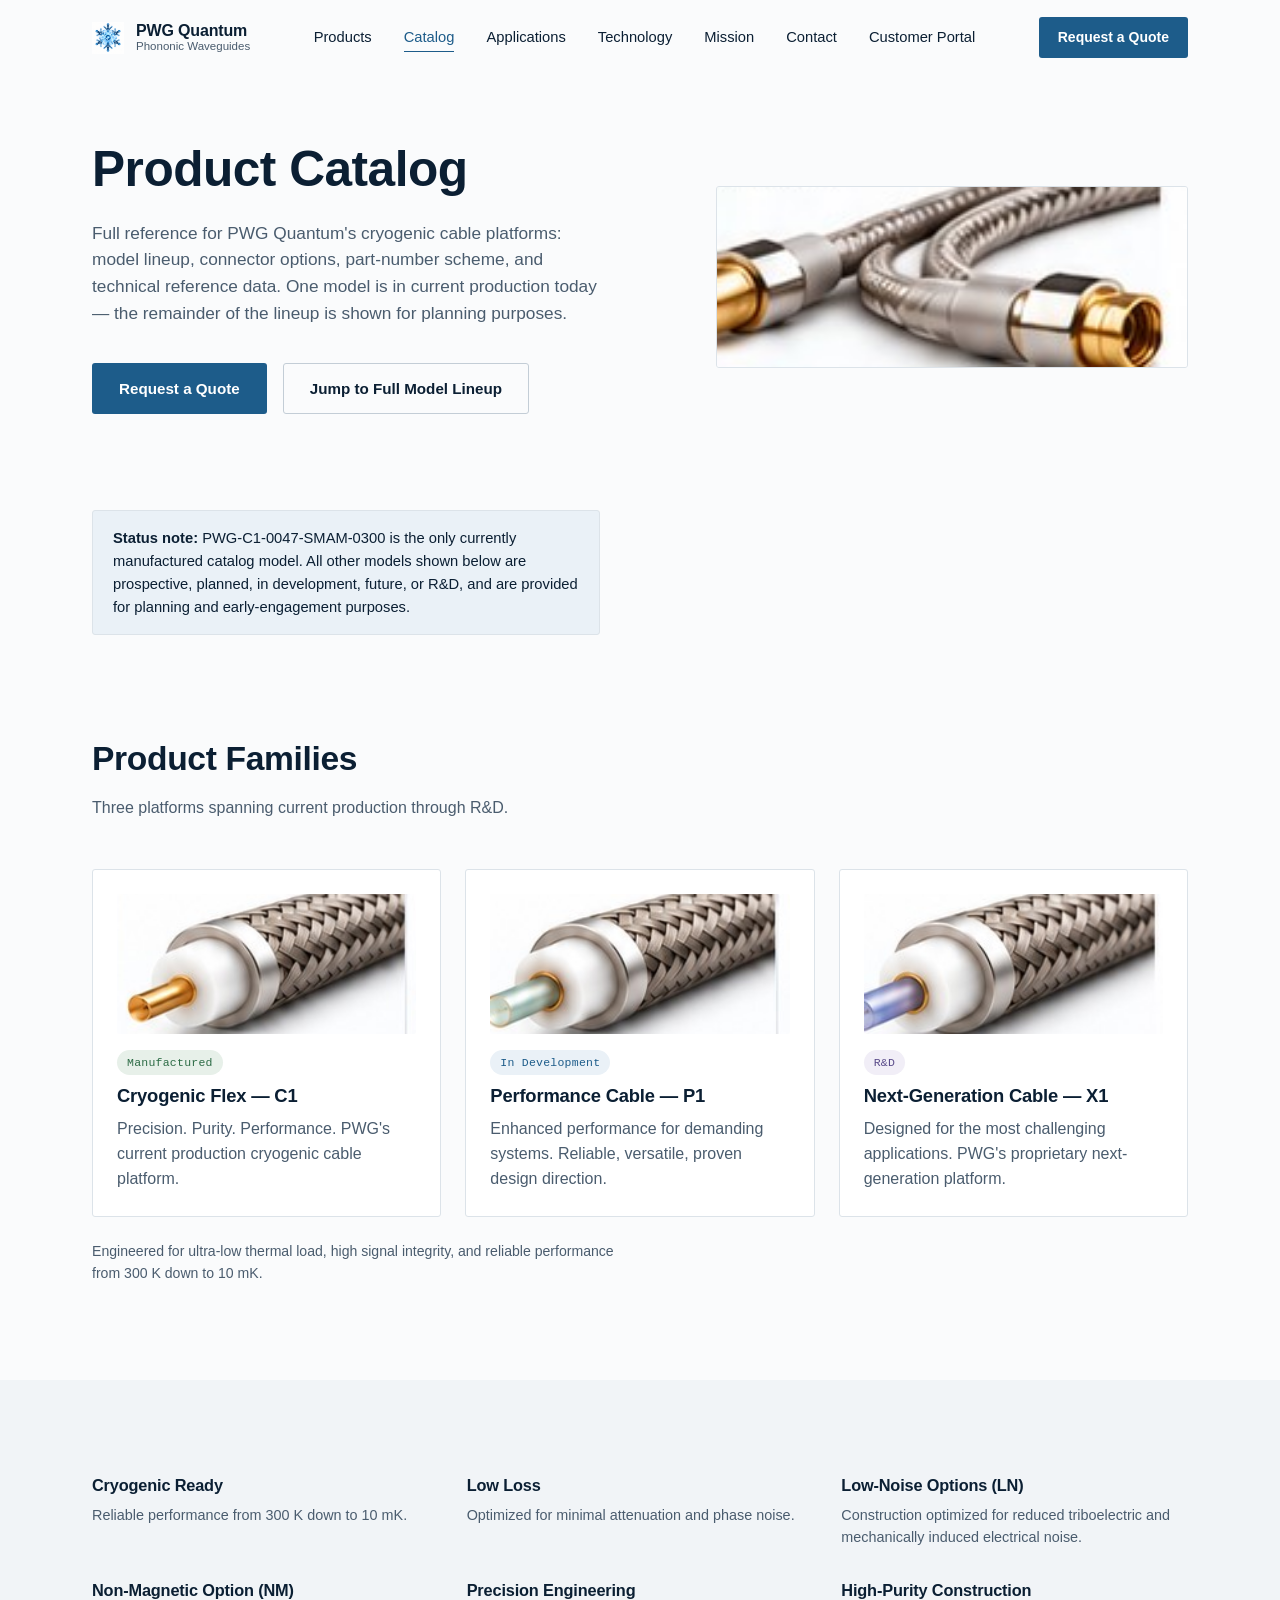
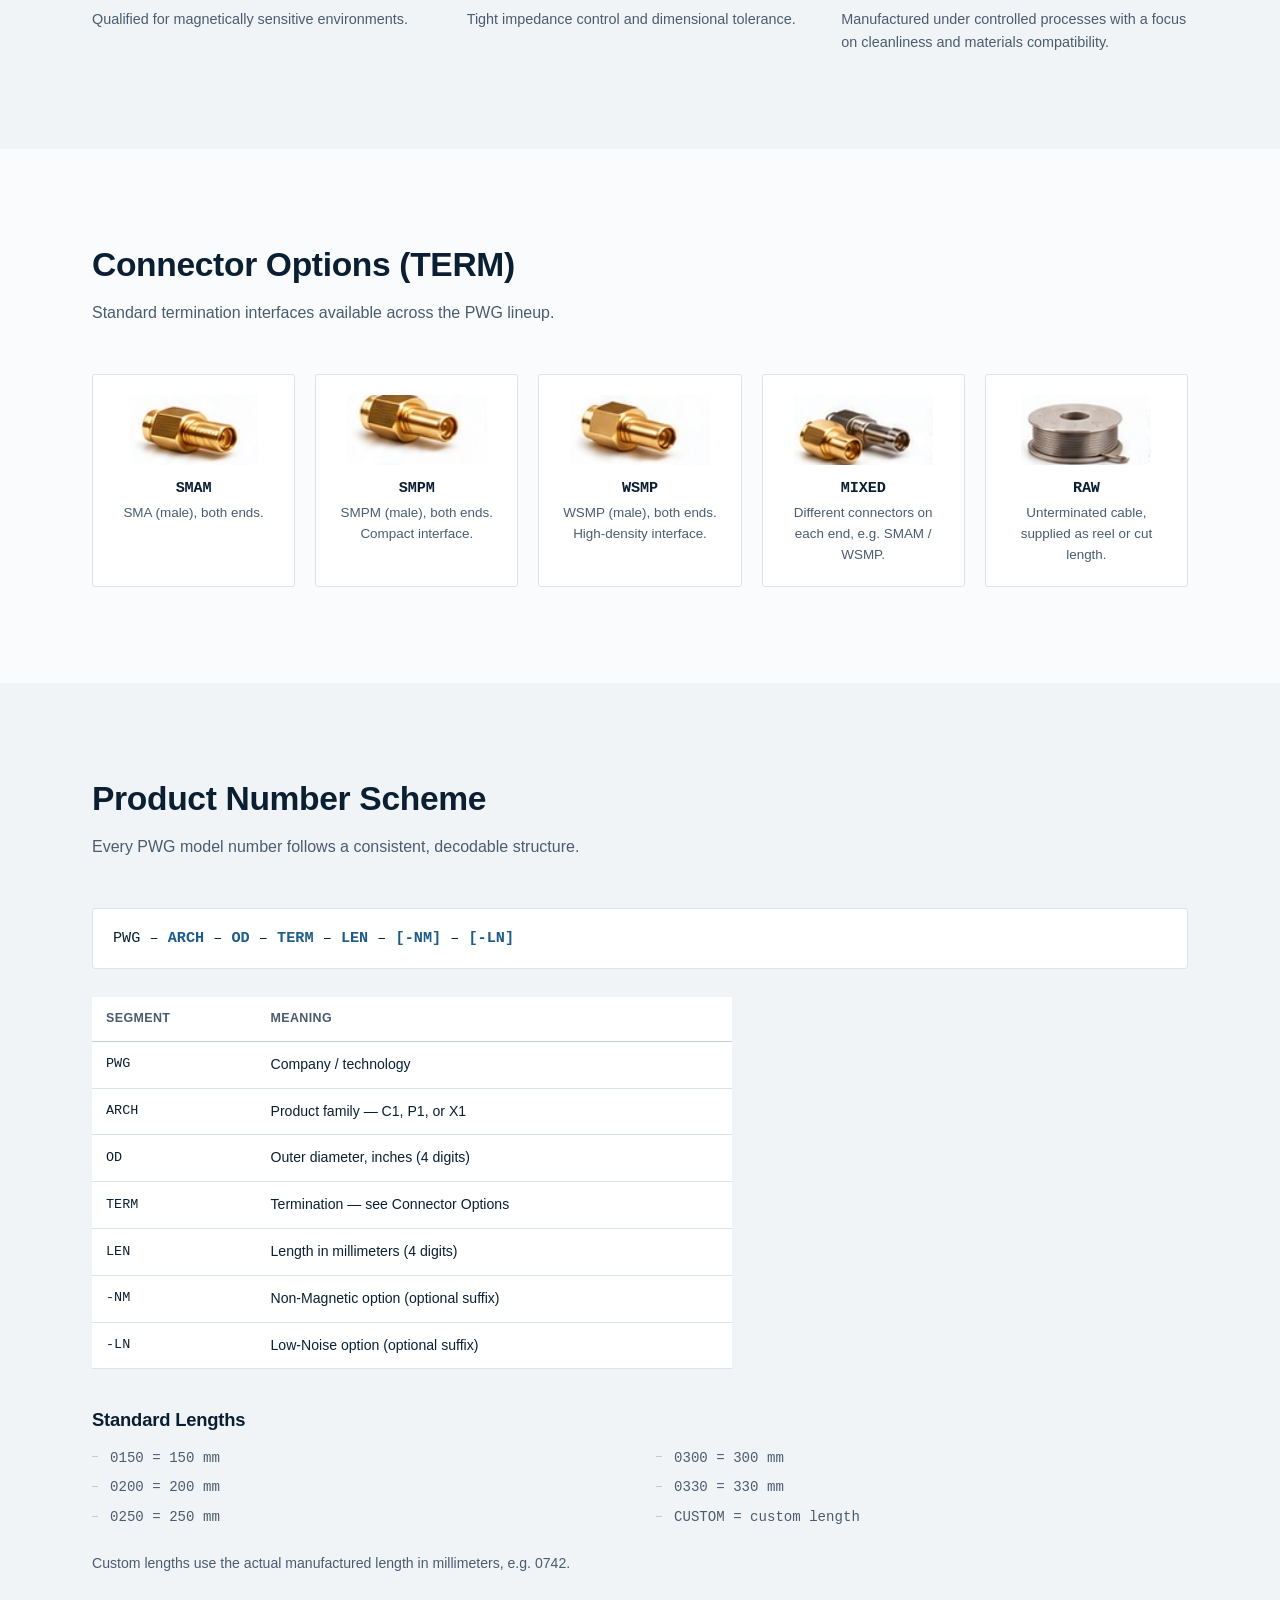
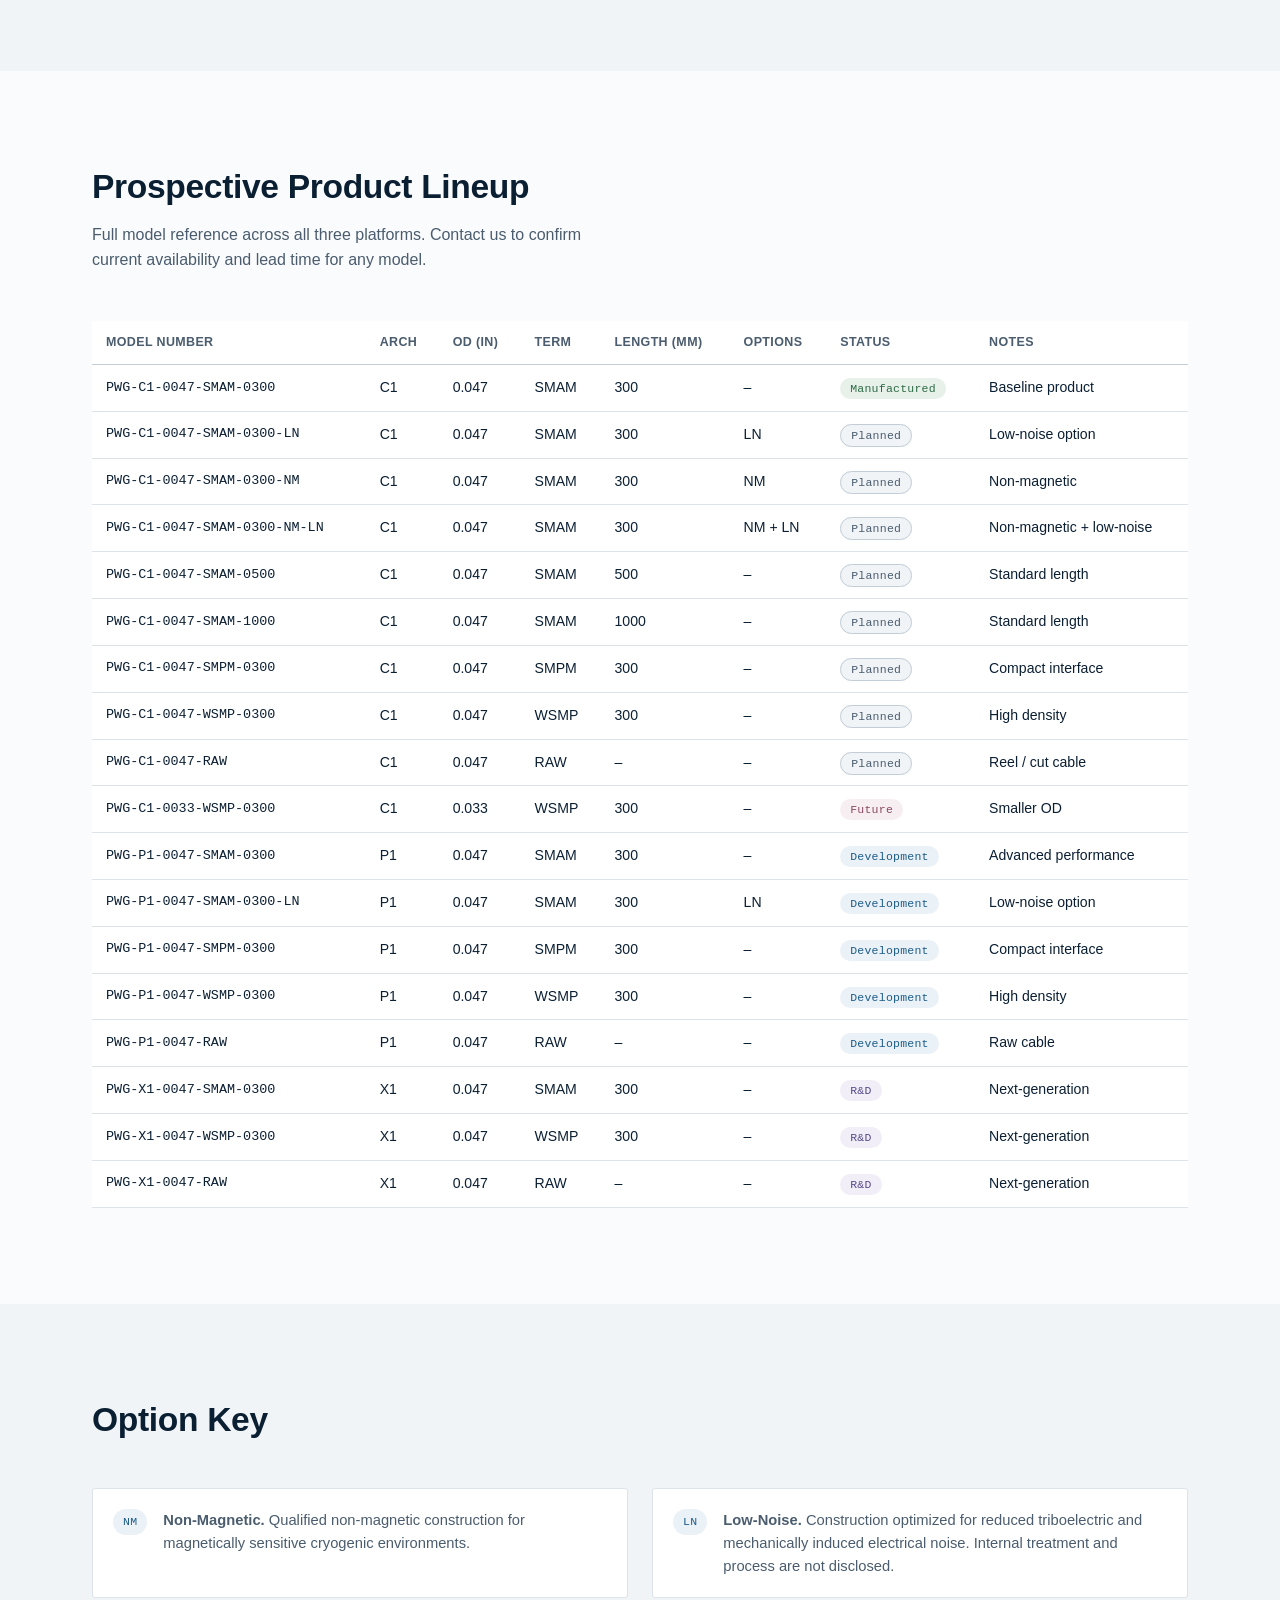
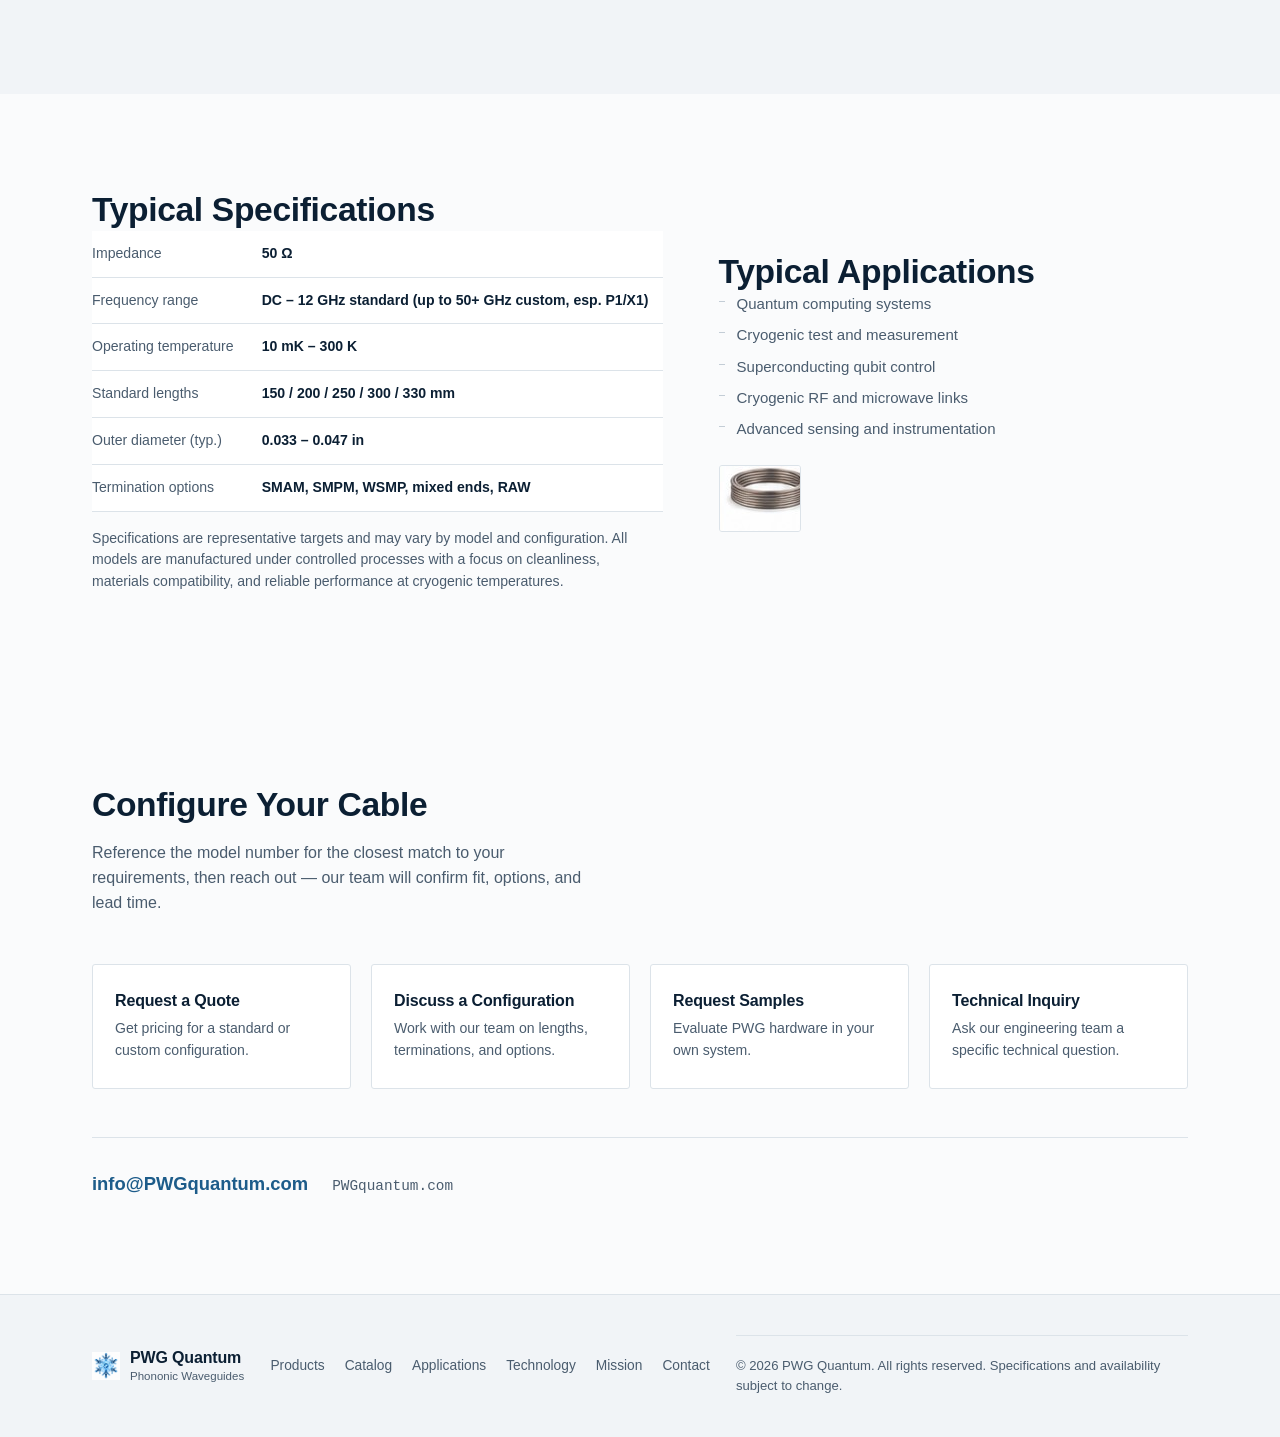
==== commit ec7555c9: "Add files via upload v3" ====
--- a/catalog.html
+++ b/catalog.html
@@ -393,7 +393,7 @@
           <table class="data-table spec-table">
             <tbody>
               <tr><th scope="row">Impedance</th><td>50 &Omega;</td></tr>
-              <tr><th scope="row">Frequency range</th><td>DC &ndash; 50+ GHz</td></tr>
+              <tr><th scope="row">Frequency range</th><td>DC &ndash; 12 GHz standard (up to 50+ GHz custom, esp. P1/X1)</td></tr>
               <tr><th scope="row">Operating temperature</th><td>10 mK &ndash; 300 K</td></tr>
               <tr><th scope="row">Standard lengths</th><td>150 / 200 / 250 / 300 / 330 mm</td></tr>
               <tr><th scope="row">Outer diameter (typ.)</th><td>0.033 &ndash; 0.047 in</td></tr>
--- a/styles.css
+++ b/styles.css
@@ -375,6 +375,37 @@
   justify-content: center;
 }
 
+/* Key spec banner (used on Product Families) */
+.spec-strip {
+  display: grid;
+  grid-template-columns: repeat(5, 1fr);
+  gap: 1px;
+  background: var(--color-border);
+  border: 1px solid var(--color-border);
+  border-radius: var(--radius-sm);
+  overflow: hidden;
+  margin-bottom: 40px;
+}
+.spec-strip-item {
+  background: var(--color-surface);
+  padding: 18px 16px;
+  display: flex;
+  flex-direction: column;
+  gap: 6px;
+}
+.spec-strip-label {
+  font-size: 0.72rem;
+  text-transform: uppercase;
+  letter-spacing: 0.03em;
+  color: var(--color-ink-secondary);
+}
+.spec-strip-value {
+  font-family: var(--font-mono);
+  font-size: 0.92rem;
+  color: var(--color-ink);
+  font-weight: 600;
+}
+
 /* ---------- Applications ---------- */
 .applications-grid {
   display: grid;
@@ -403,6 +434,53 @@
 
 .technology-copy h2 { margin-bottom: 20px; }
 .technology-copy p { margin-bottom: 16px; max-width: 58ch; }
+
+/* Coupled-system trade-off grid (Technology section) */
+.tradeoff-grid {
+  display: grid;
+  grid-template-columns: repeat(4, 1fr);
+  gap: 24px;
+  margin-bottom: 28px;
+}
+.tradeoff-item {
+  background: var(--color-surface);
+  border: 1px solid var(--color-border);
+  border-radius: var(--radius-sm);
+  padding: 22px;
+}
+.tradeoff-item h3 { font-size: 1rem; margin-bottom: 8px; color: var(--color-accent); }
+.tradeoff-item p { font-size: 0.88rem; }
+
+.phononic-callout {
+  margin-top: 32px;
+  padding: 24px 26px;
+  background: var(--color-bg-alt);
+  border-left: 3px solid var(--color-accent);
+  border-radius: var(--radius-sm);
+  max-width: 72ch;
+}
+.phononic-callout h3 { font-size: 1rem; margin-bottom: 8px; }
+.phononic-callout p { font-size: 0.92rem; margin: 0; }
+
+/* Performance data placeholder grid */
+.perf-grid {
+  display: grid;
+  grid-template-columns: repeat(4, 1fr);
+  gap: 20px;
+  margin-bottom: 24px;
+}
+.perf-card {
+  background: var(--color-surface);
+  border: 1px solid var(--color-border);
+  border-radius: var(--radius-sm);
+  padding: 22px;
+  display: flex;
+  flex-direction: column;
+  gap: 10px;
+  align-items: flex-start;
+}
+.perf-card h3 { font-size: 0.98rem; }
+.perf-card p { font-size: 0.86rem; }
 
 /* ---------- Mission ---------- */
 .mission {
@@ -723,6 +801,10 @@
     grid-template-columns: 1fr;
   }
   .technology-figure { order: -1; max-width: 360px; }
+
+  .spec-strip { grid-template-columns: repeat(2, 1fr); }
+  .tradeoff-grid { grid-template-columns: repeat(2, 1fr); }
+  .perf-grid { grid-template-columns: repeat(2, 1fr); }
 }
 
 @media (max-width: 620px) {
@@ -772,6 +854,10 @@
   .applications-grid { grid-template-columns: 1fr; }
   .contact-grid { grid-template-columns: 1fr; }
 
+  .spec-strip { grid-template-columns: 1fr; }
+  .tradeoff-grid { grid-template-columns: 1fr; }
+  .perf-grid { grid-template-columns: 1fr; }
+
   .logo-sub { display: none; }
   .mission { padding: 80px 0; }
 }
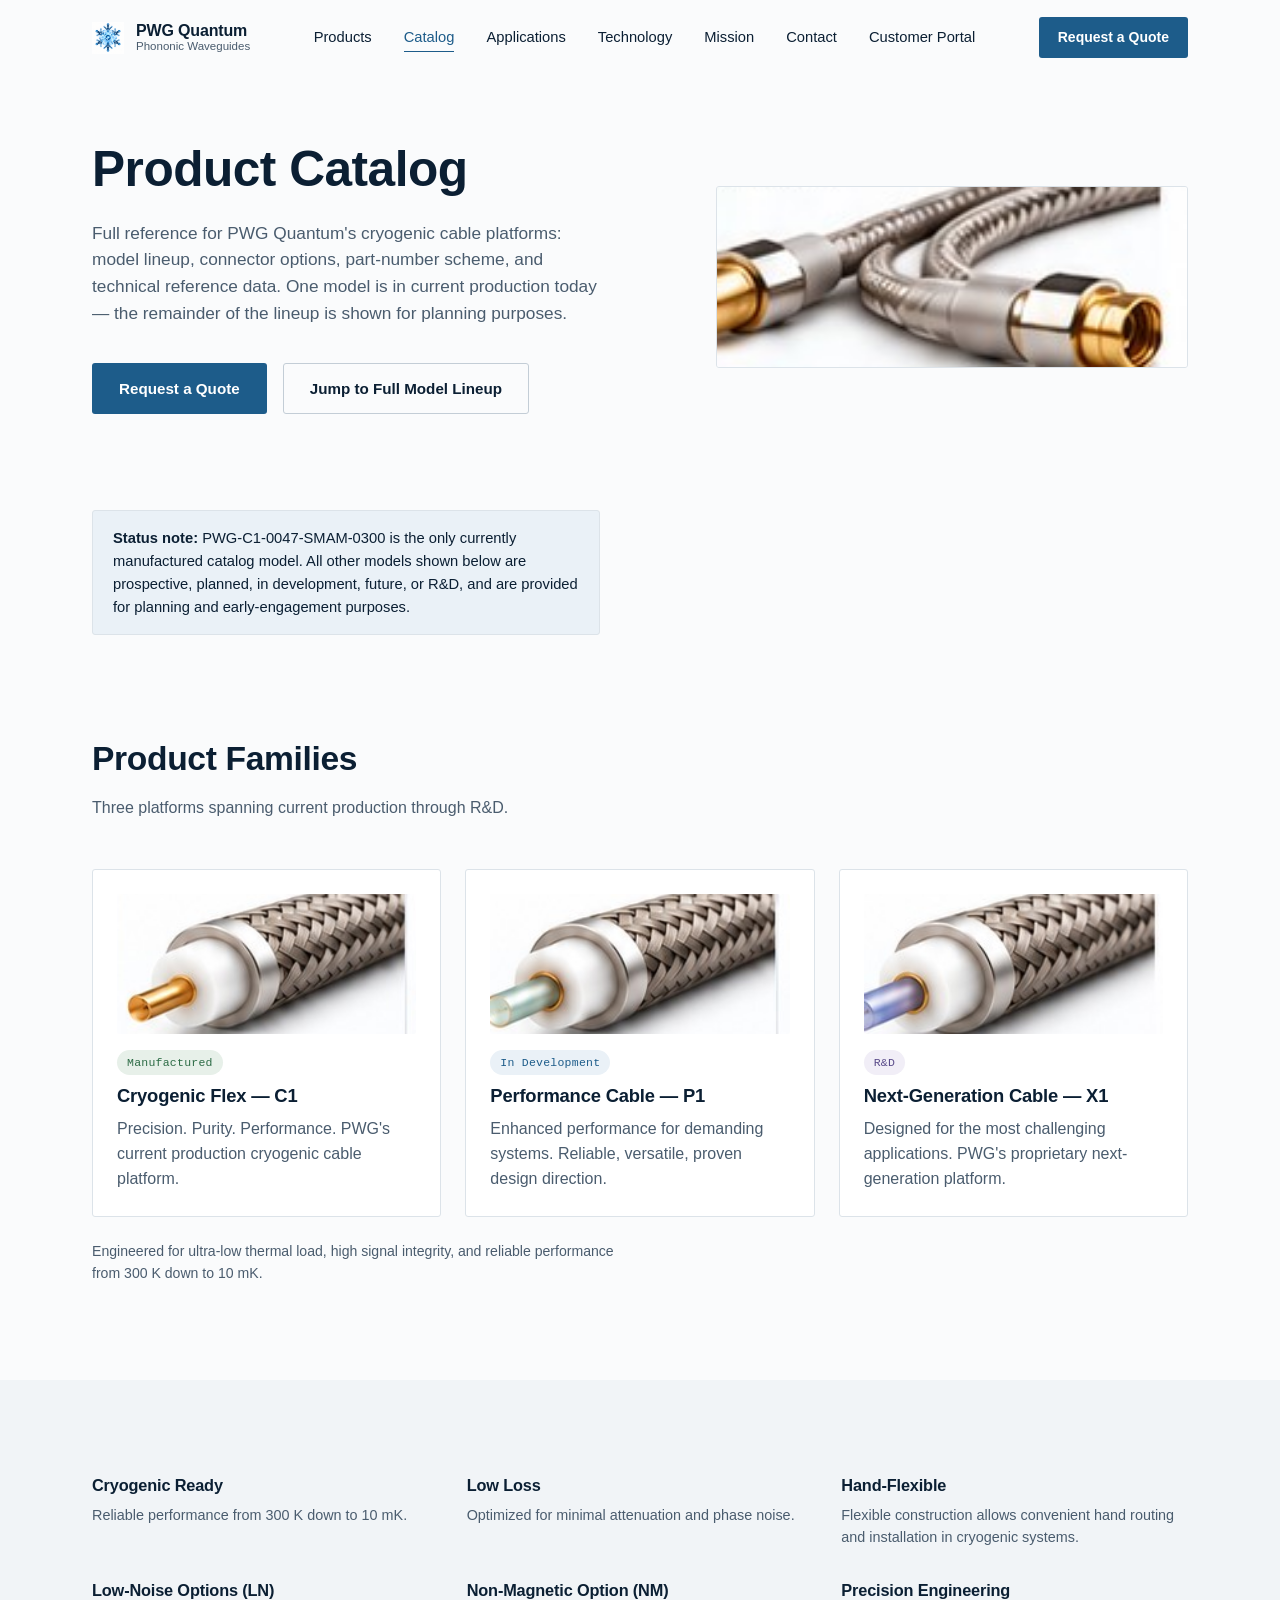
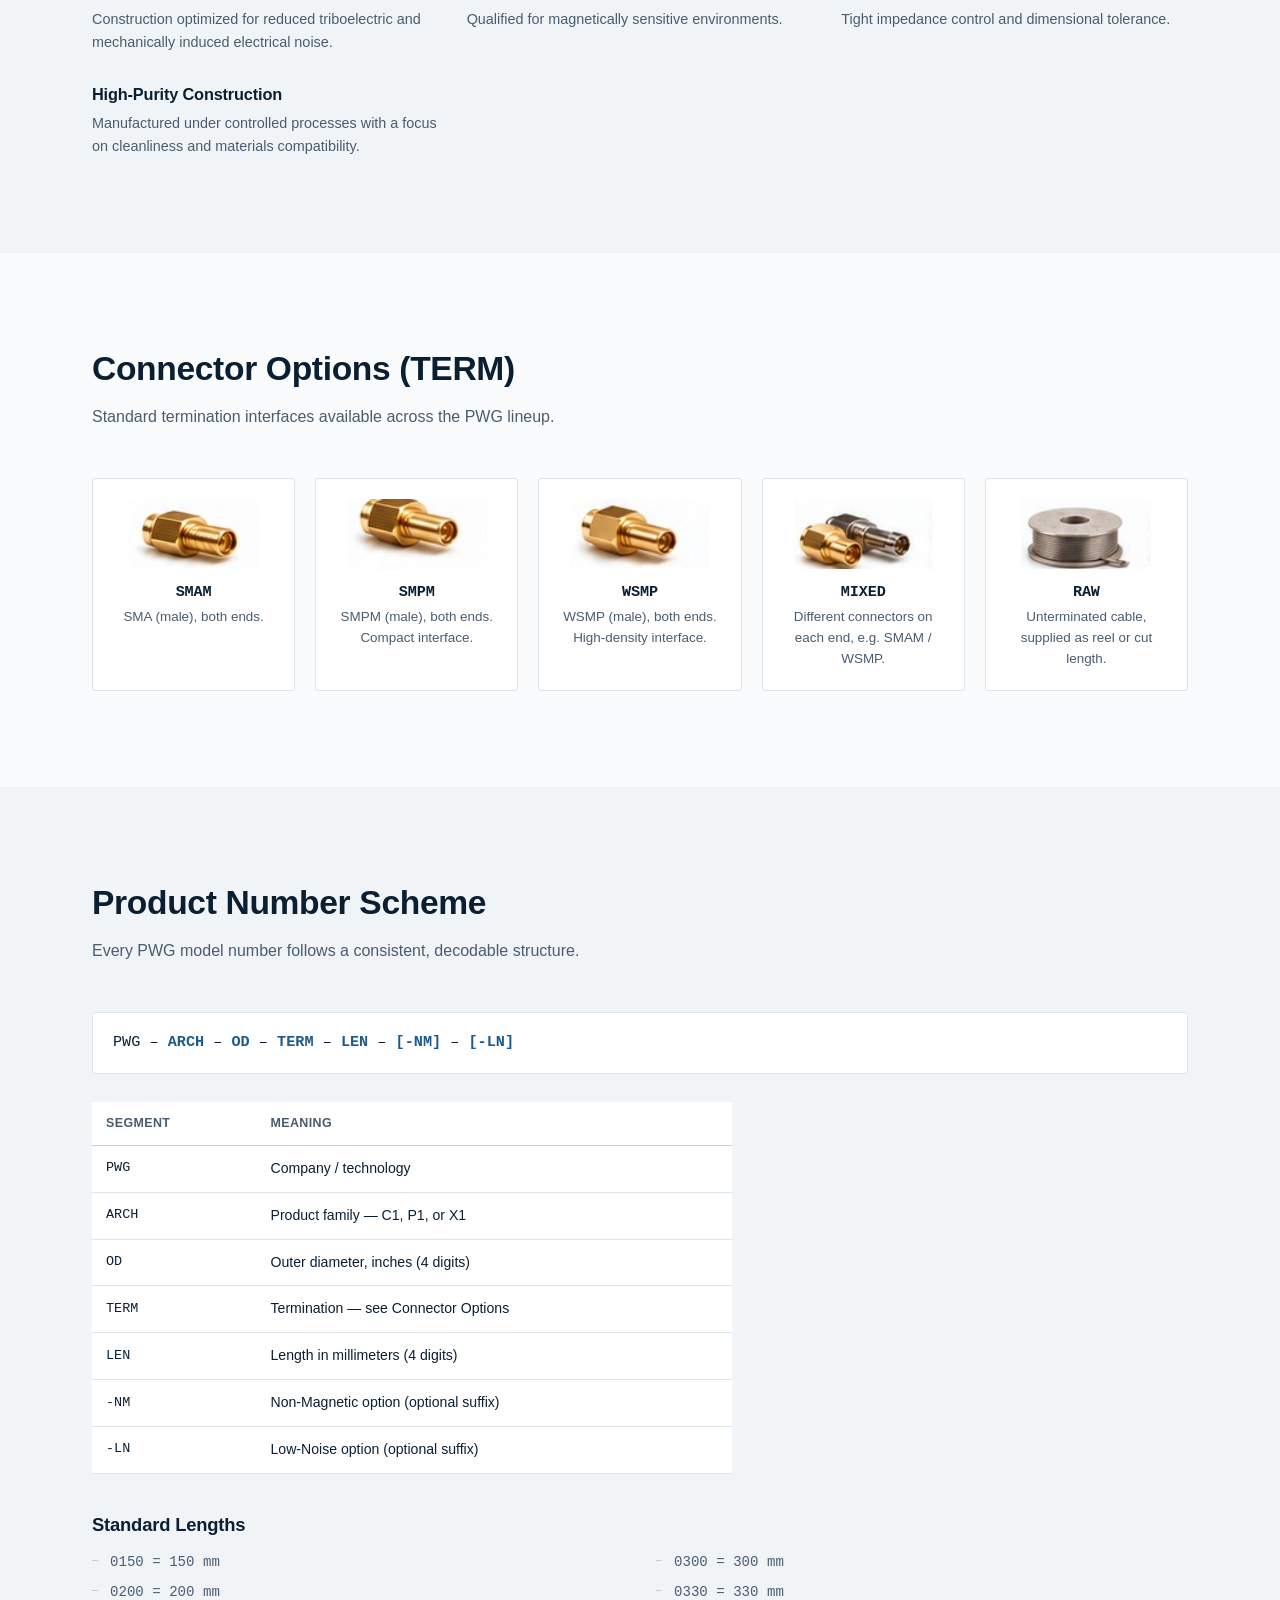
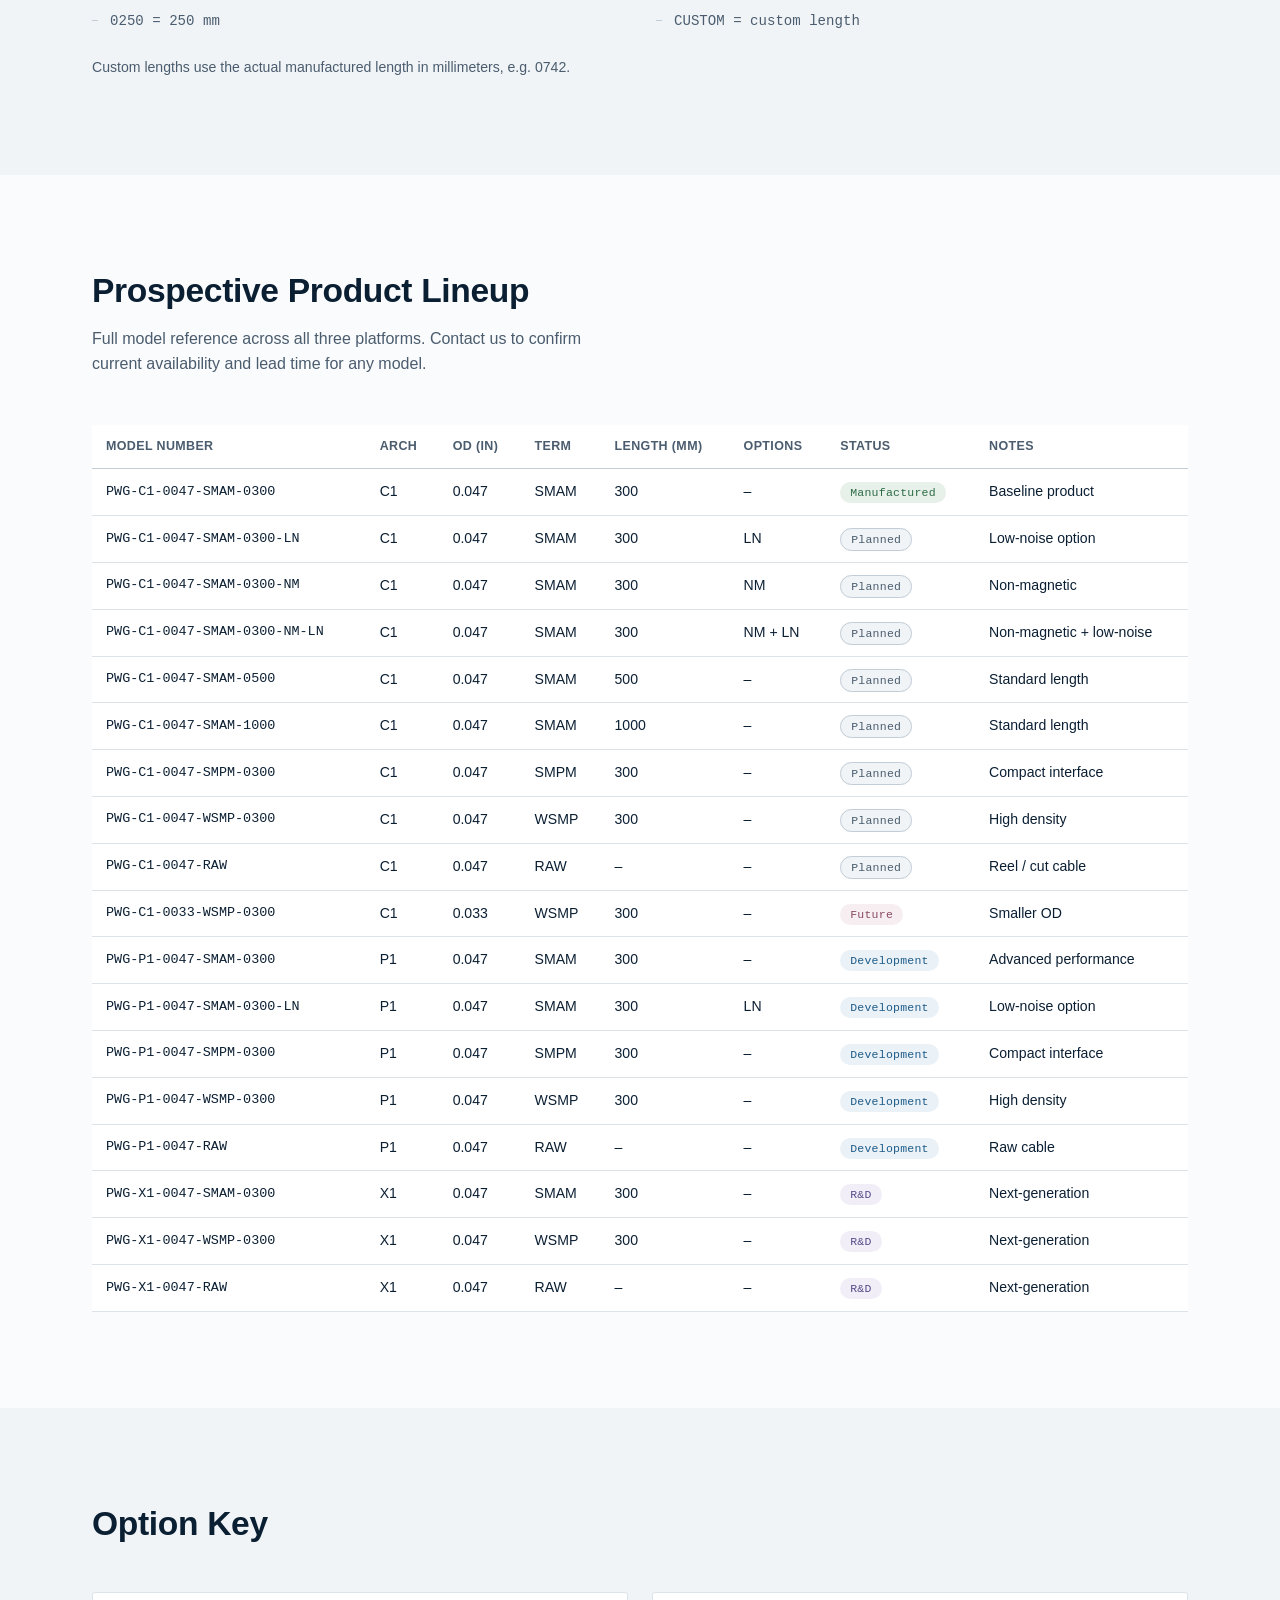
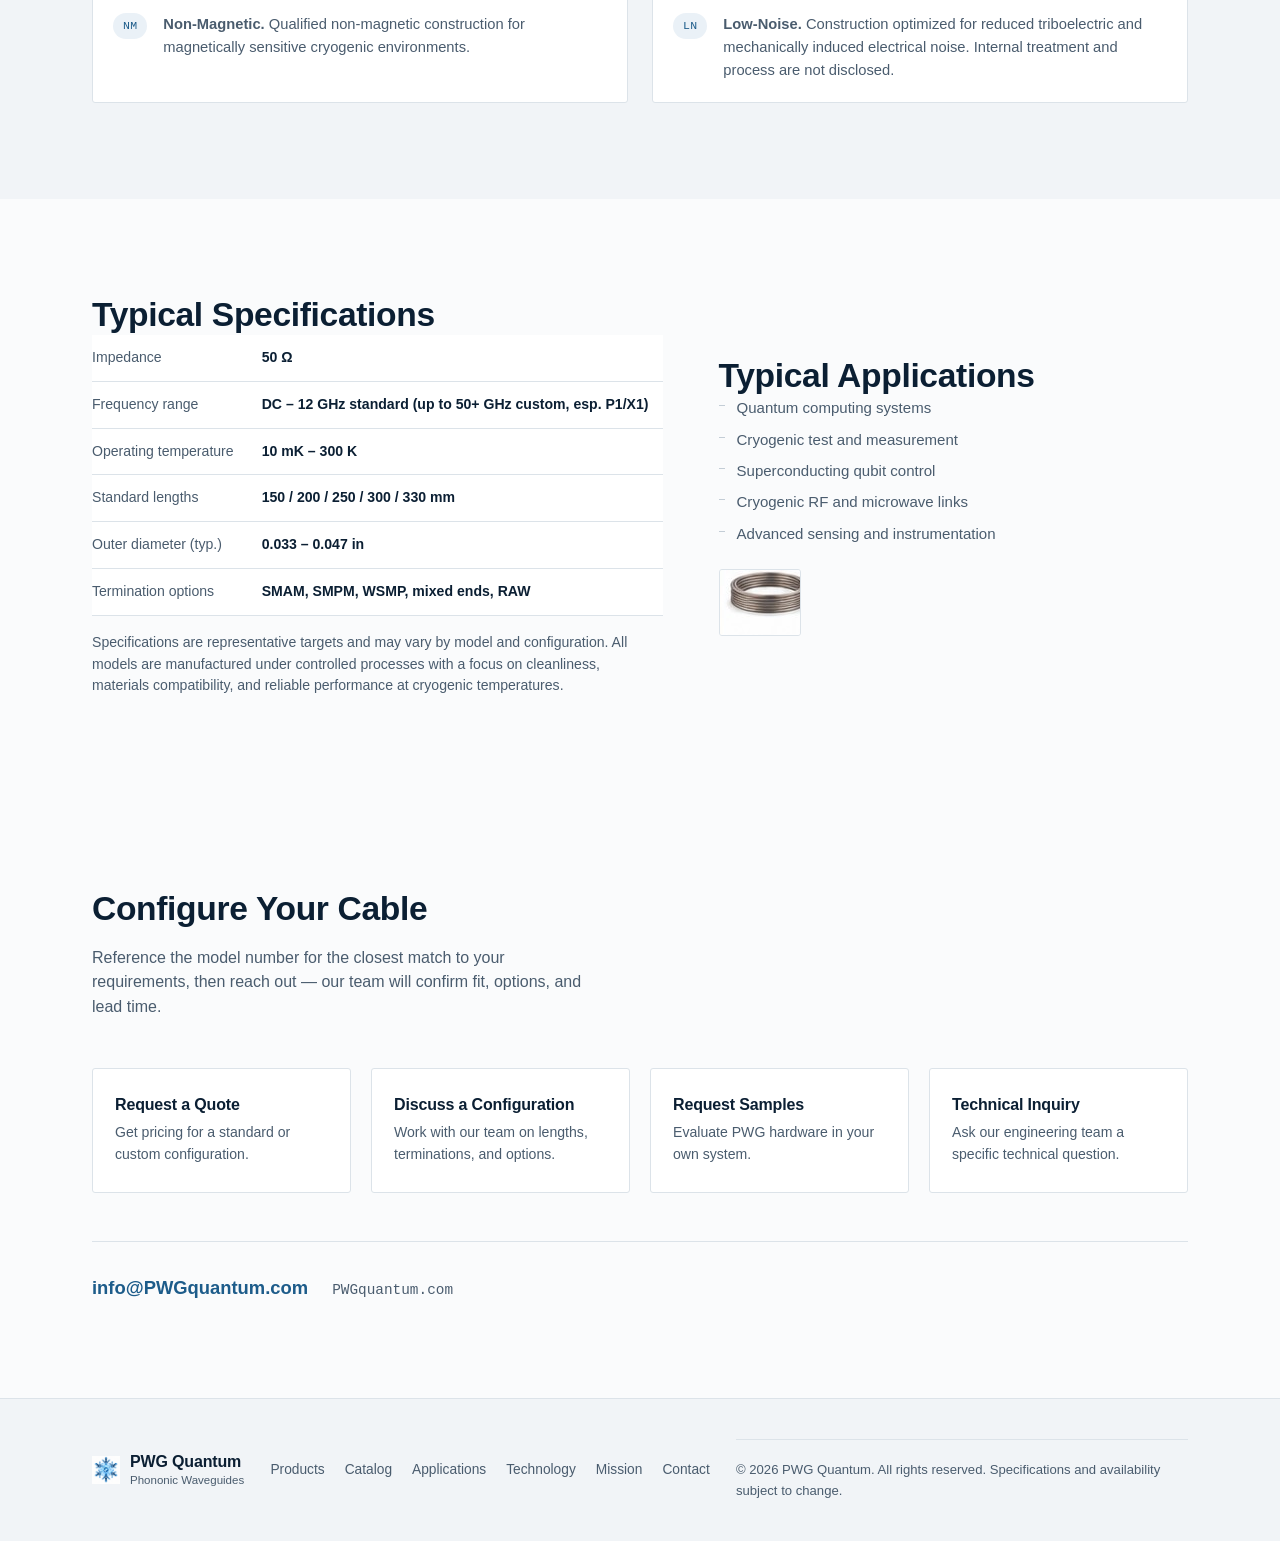
==== commit 4af22471: "Add Hand-Flexible technology feature to catalog" ====
--- a/catalog.html
+++ b/catalog.html
@@ -122,6 +122,10 @@
           <div class="feature-item">
             <h3>Low Loss</h3>
             <p>Optimized for minimal attenuation and phase noise.</p>
+          </div>
+          <div class="feature-item">
+            <h3>Hand-Flexible</h3>
+            <p>Flexible construction allows convenient hand routing and installation in cryogenic systems.</p>
           </div>
           <div class="feature-item">
             <h3>Low-Noise Options (LN)</h3>
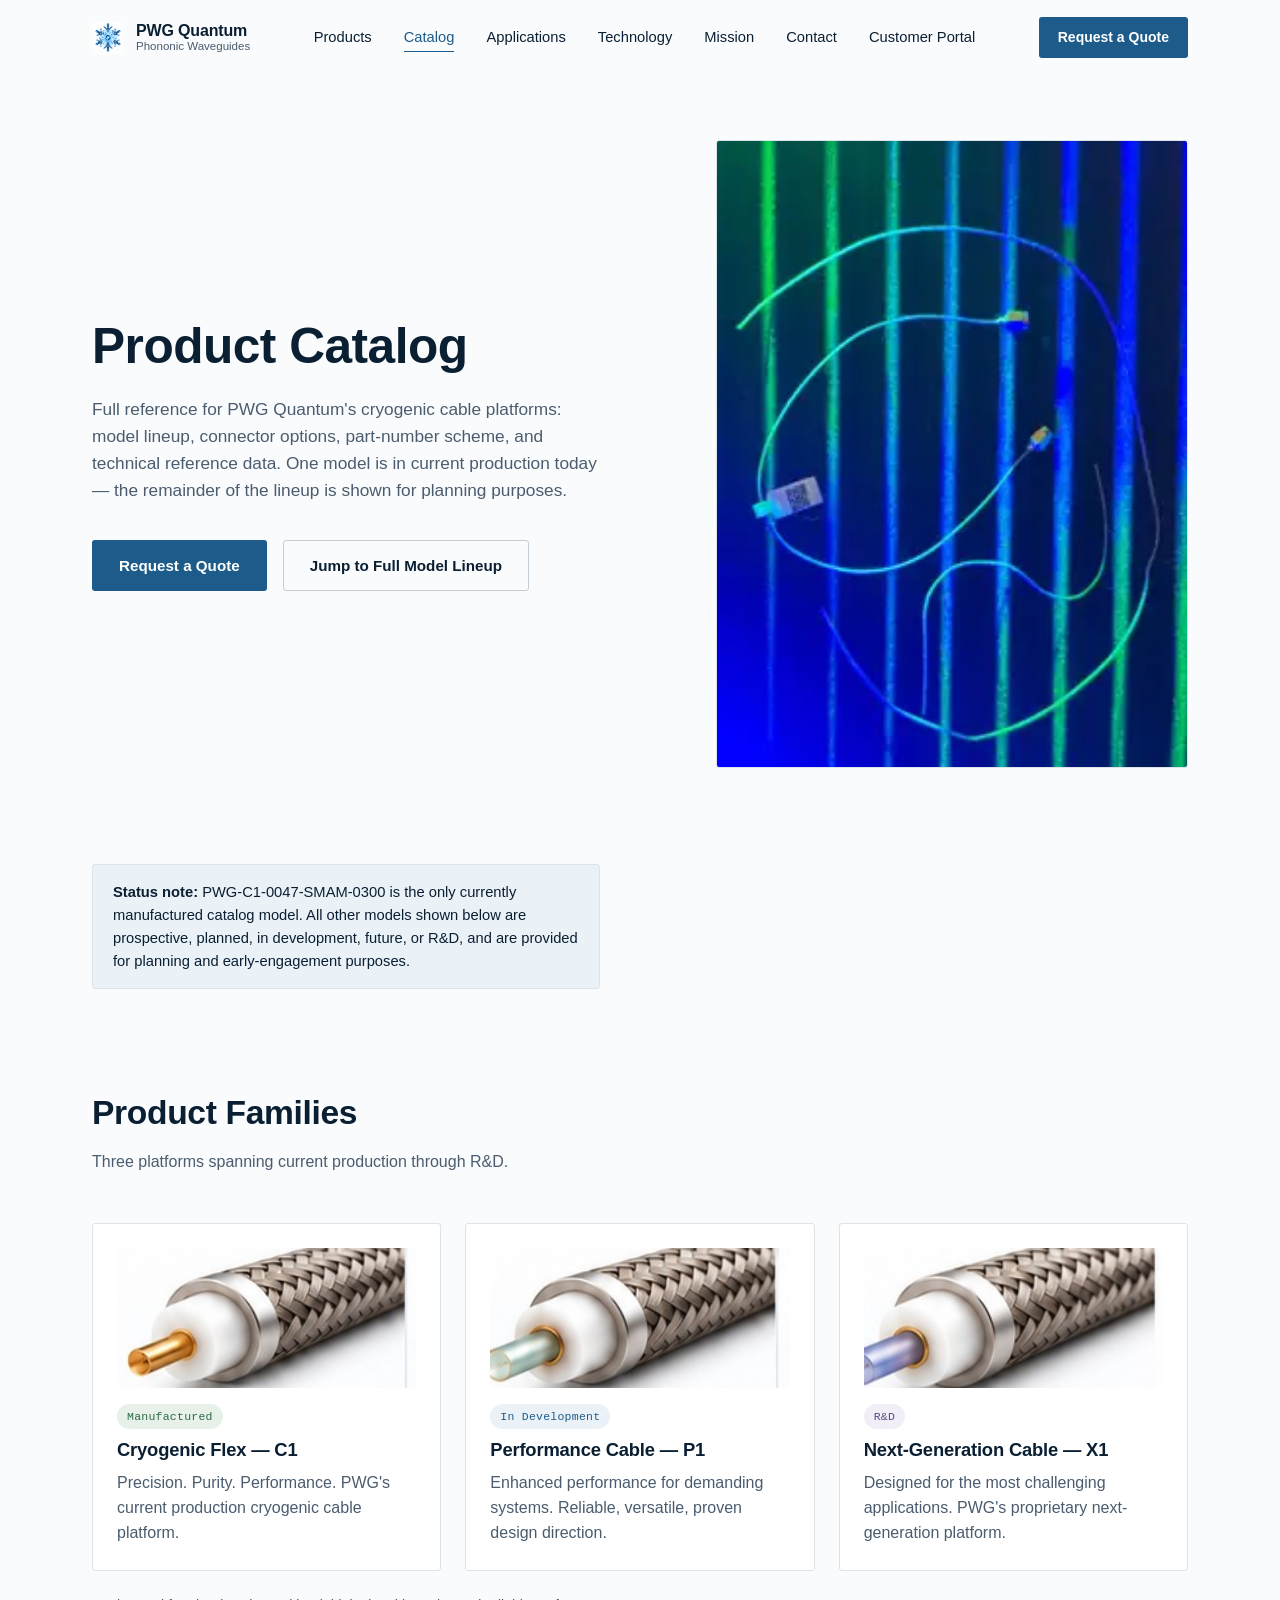
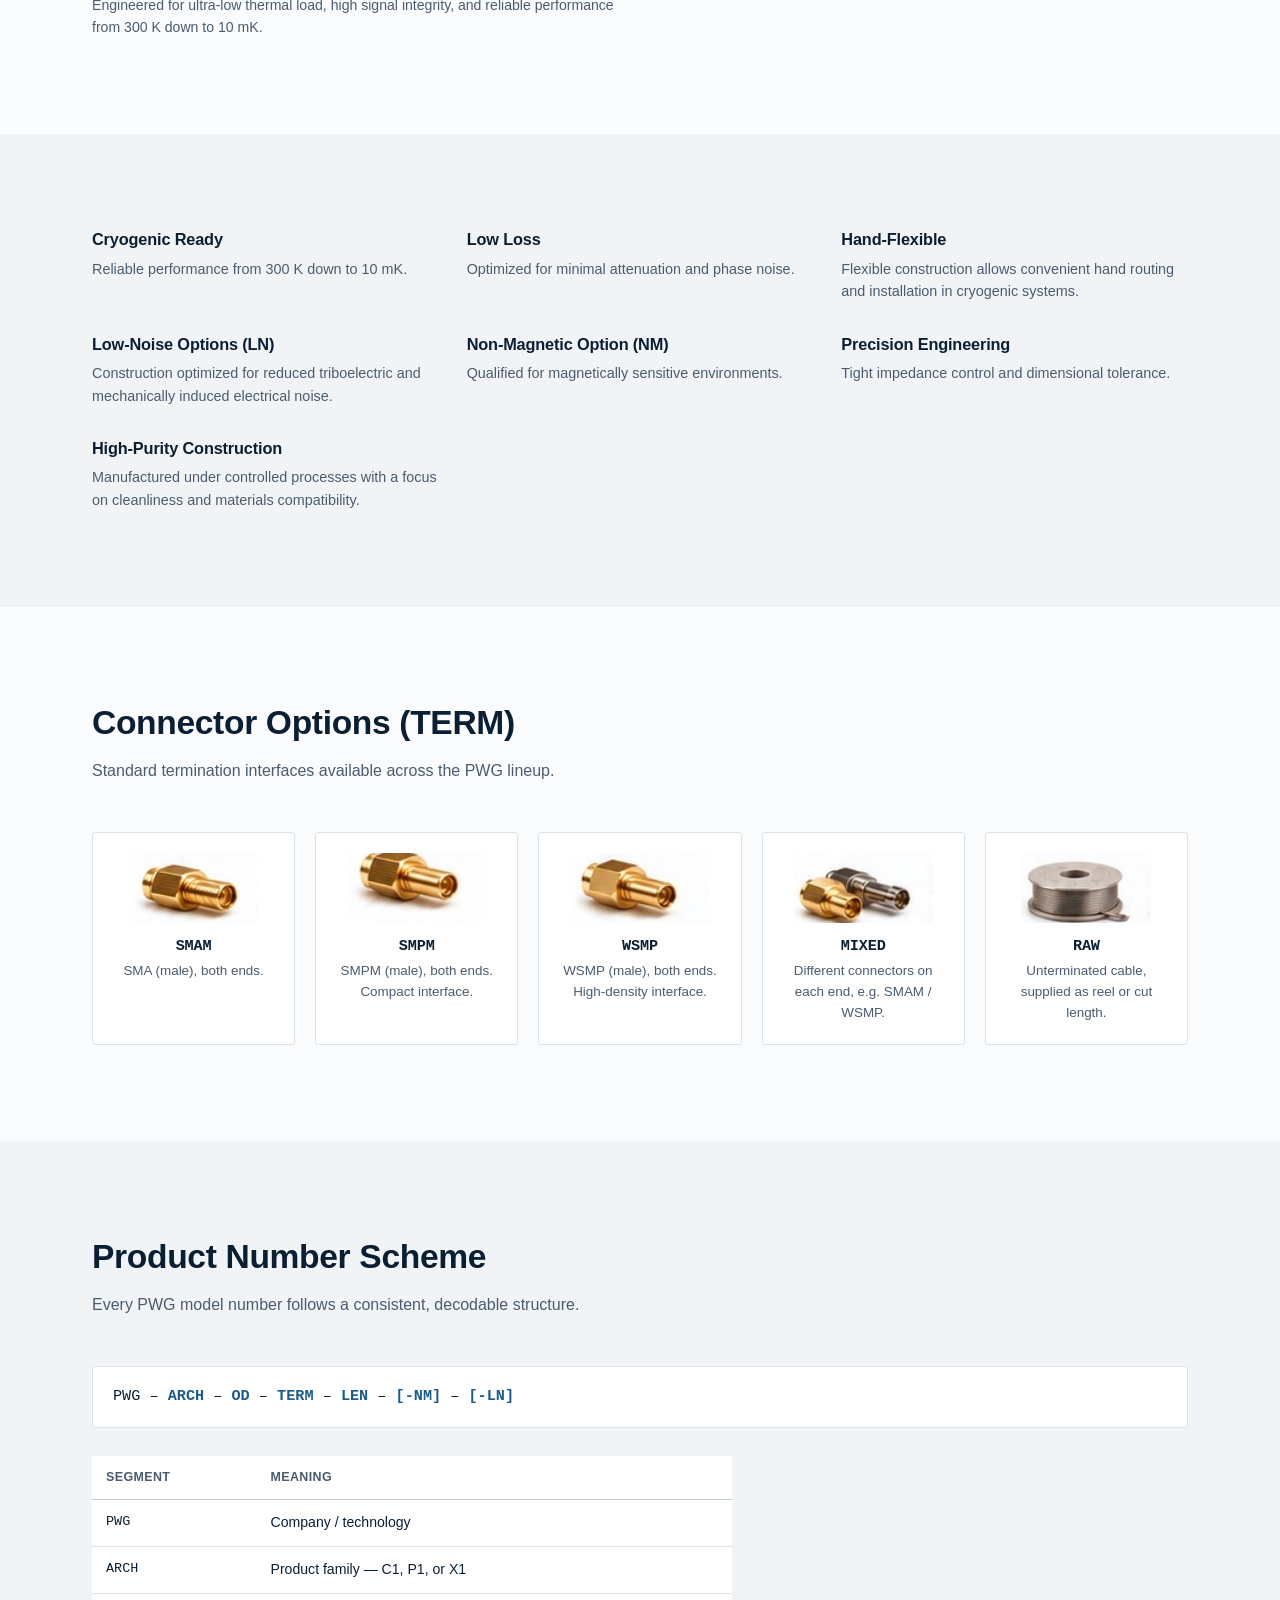
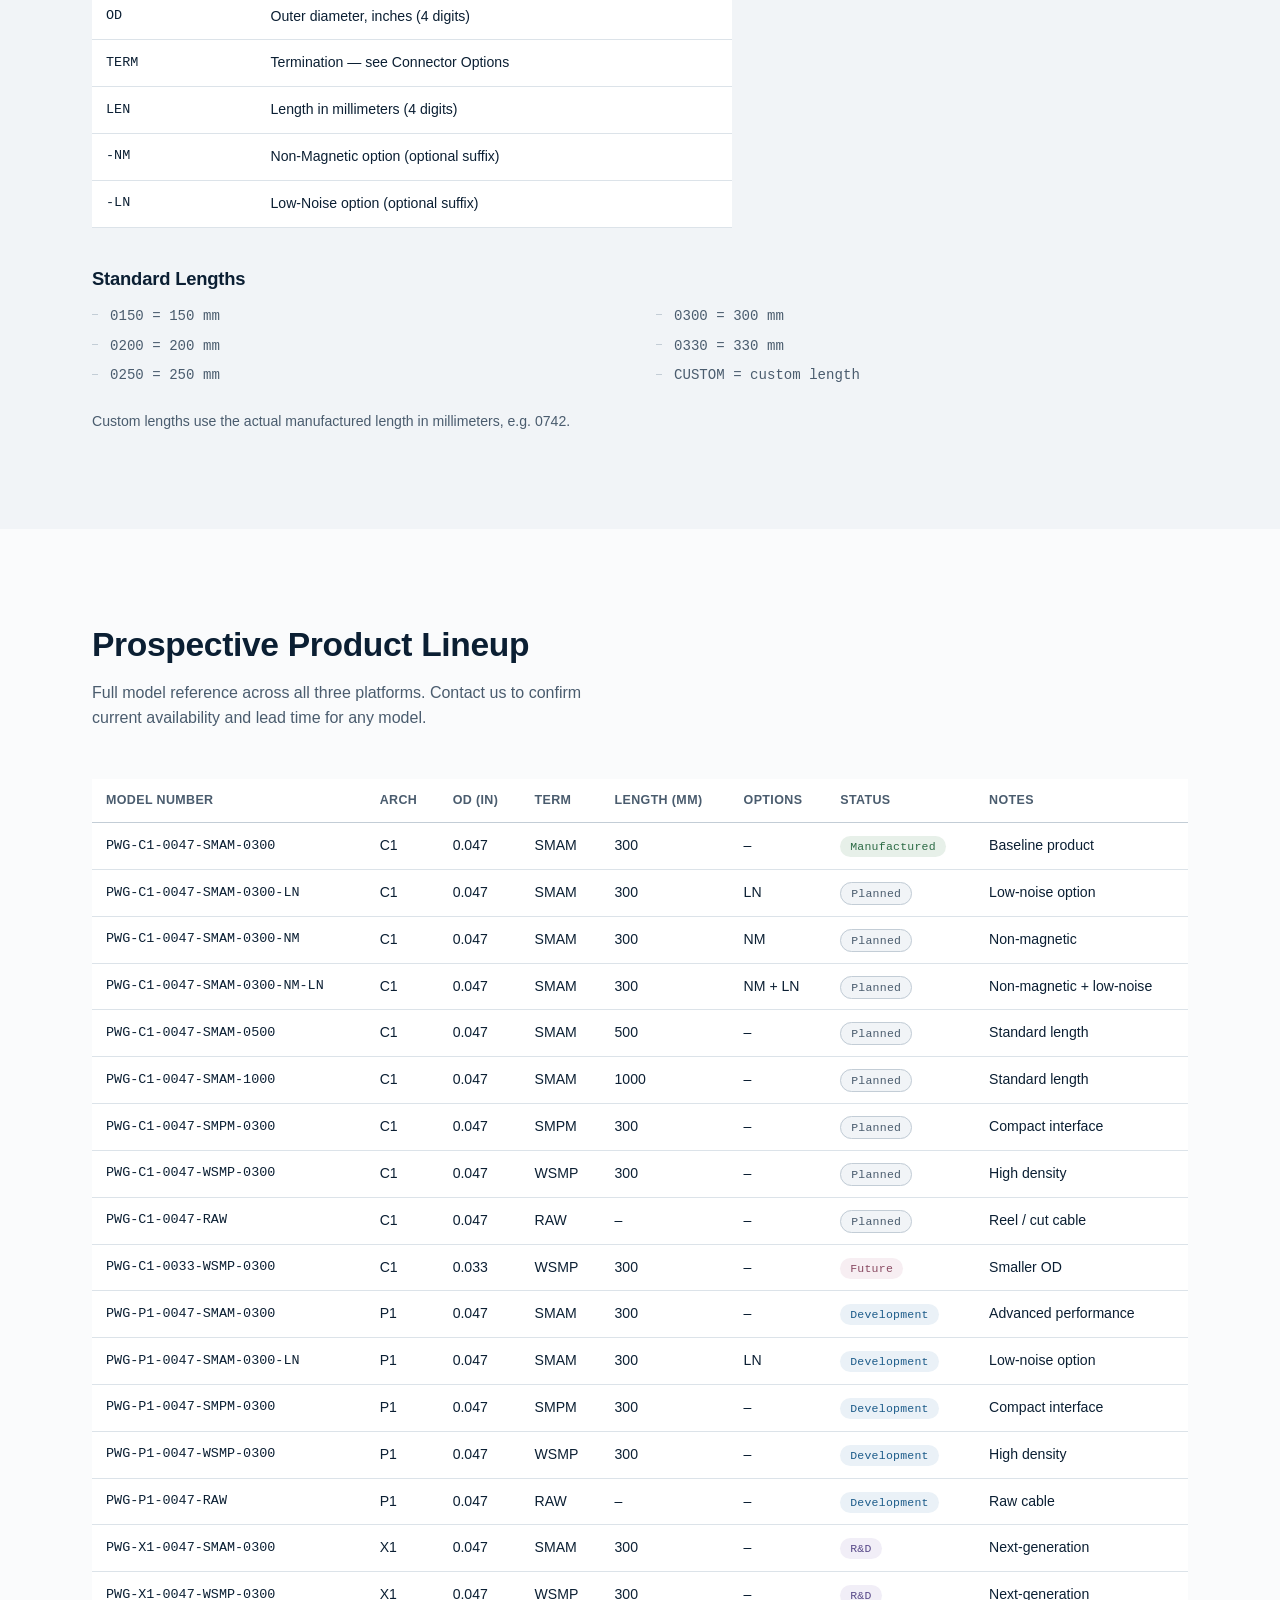
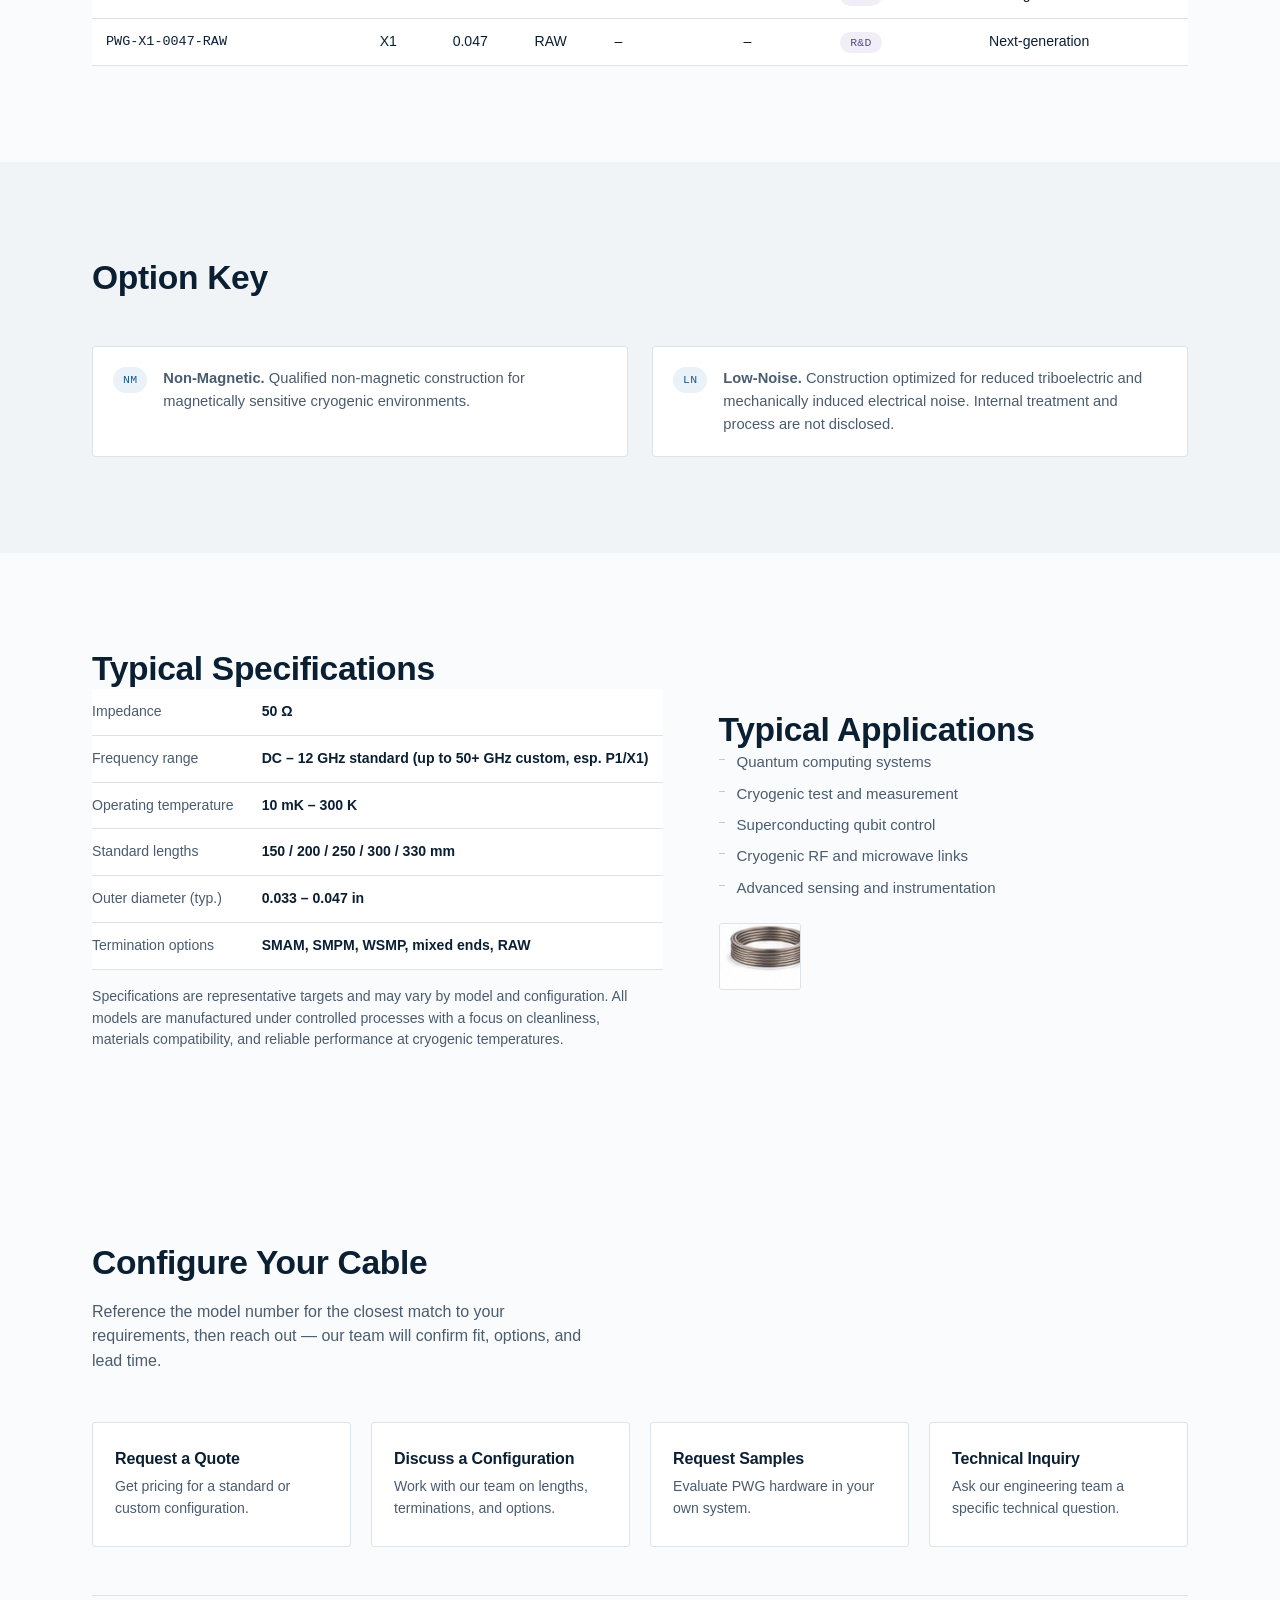
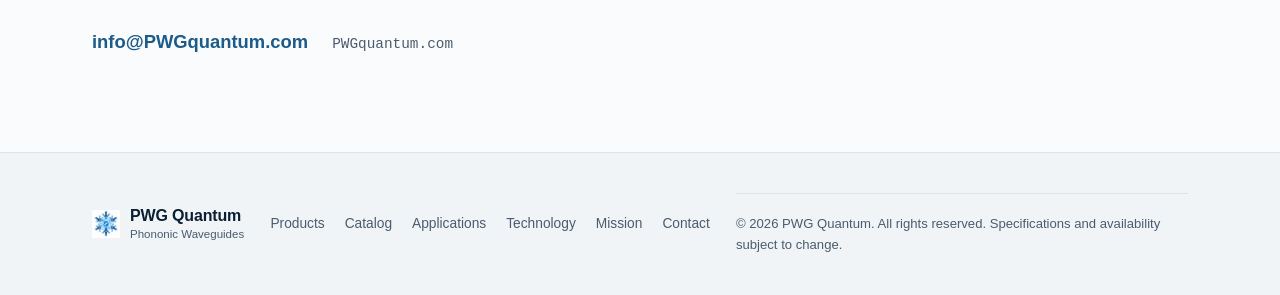
==== commit de93672b: "Replace catalog hero image with hand-flexible cable photo" ====
--- a/catalog.html
+++ b/catalog.html
@@ -61,7 +61,7 @@
           </div>
         </div>
         <div class="hero-figure">
-          <img src="assets/bottom_cable.png" alt="PWG cryogenic cable, high-purity construction">
+          <img src="assets/pwg_hand_flexible.webp" alt="PWG hand-flexible cryogenic cable">
         </div>
       </div>
     </section>
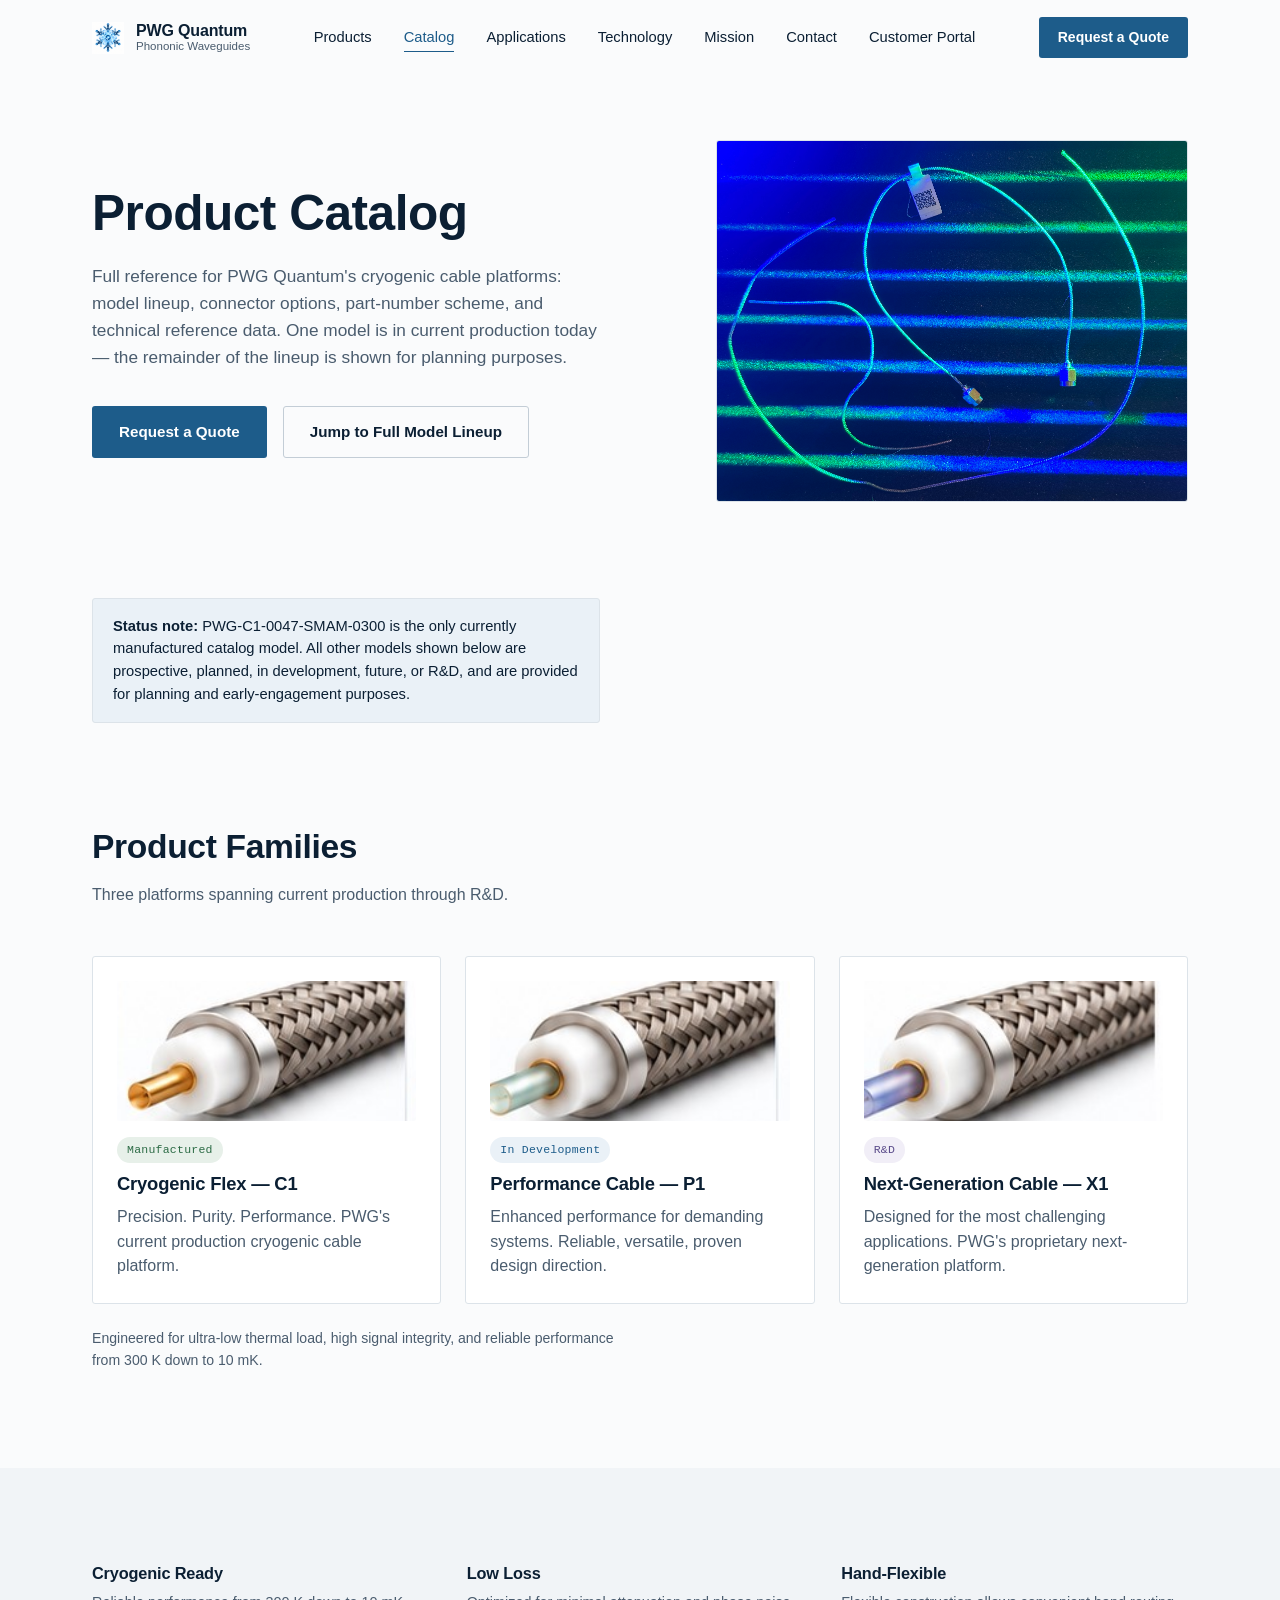
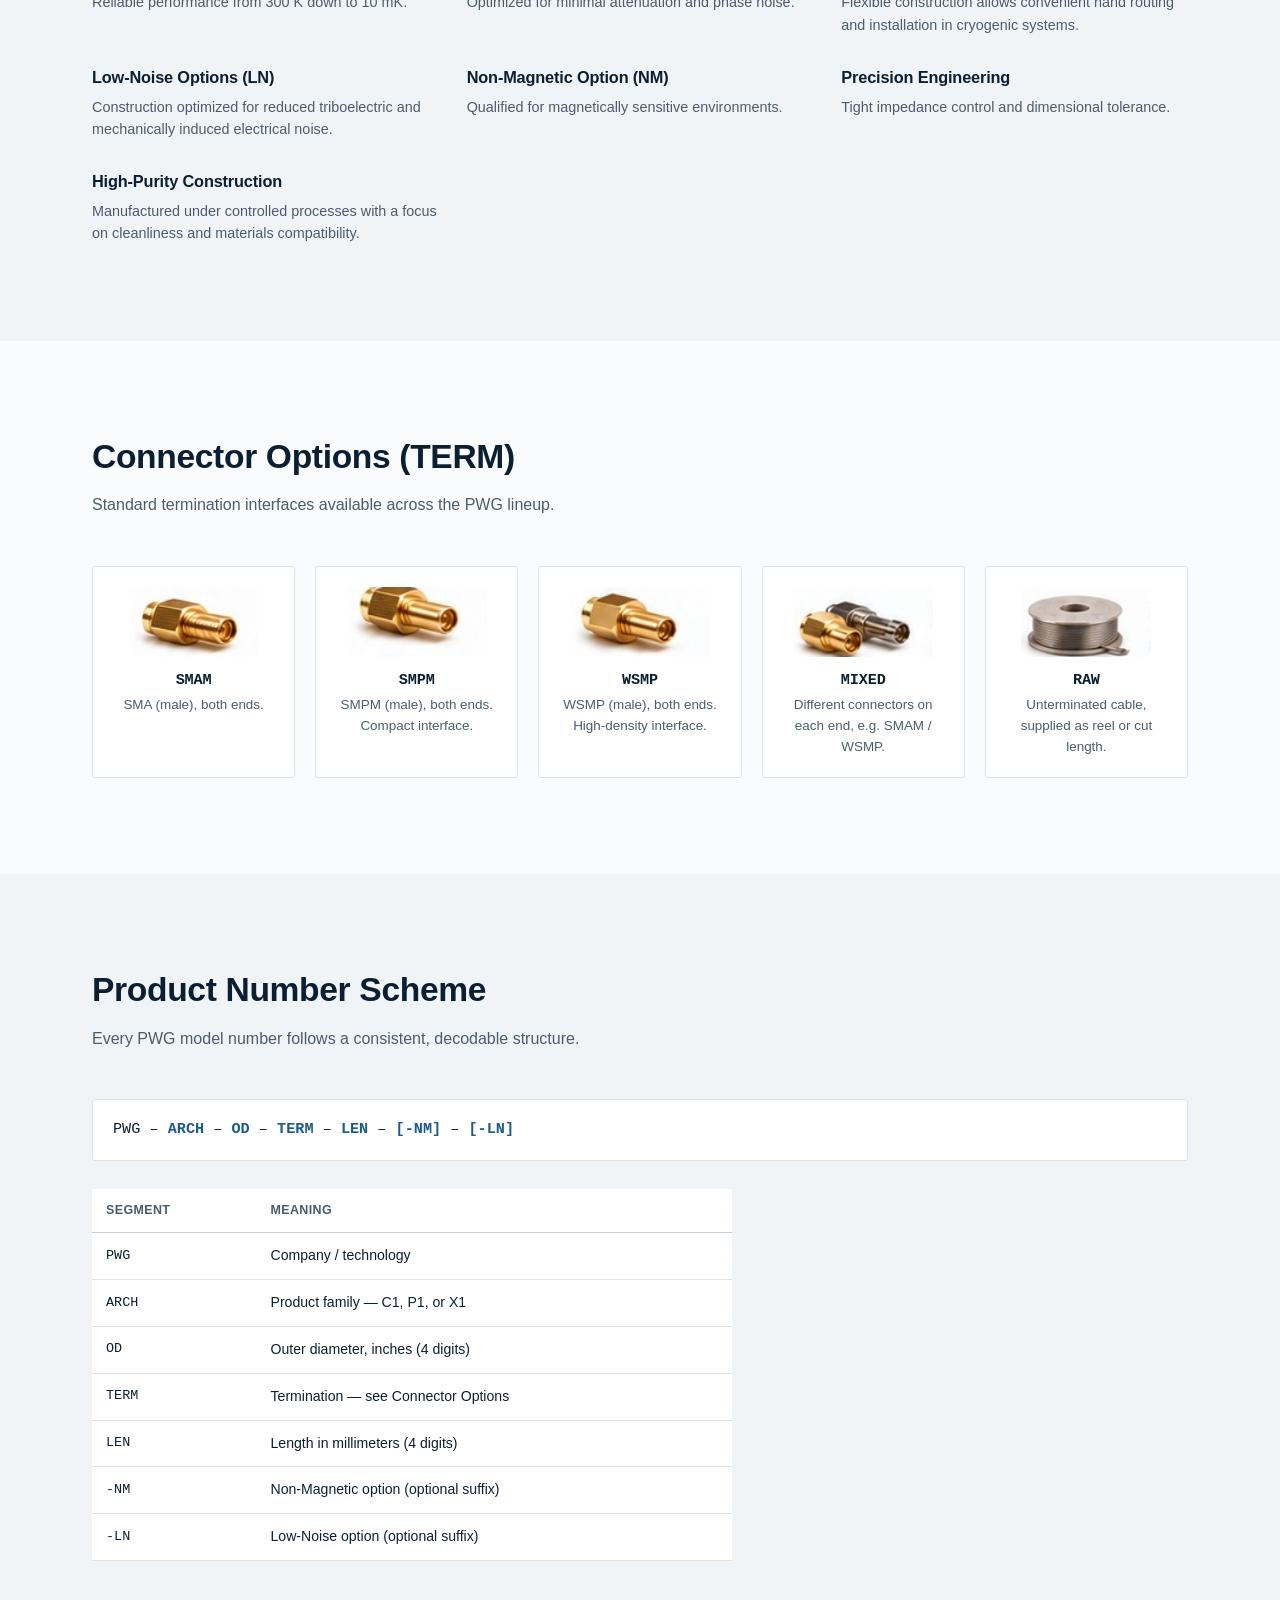
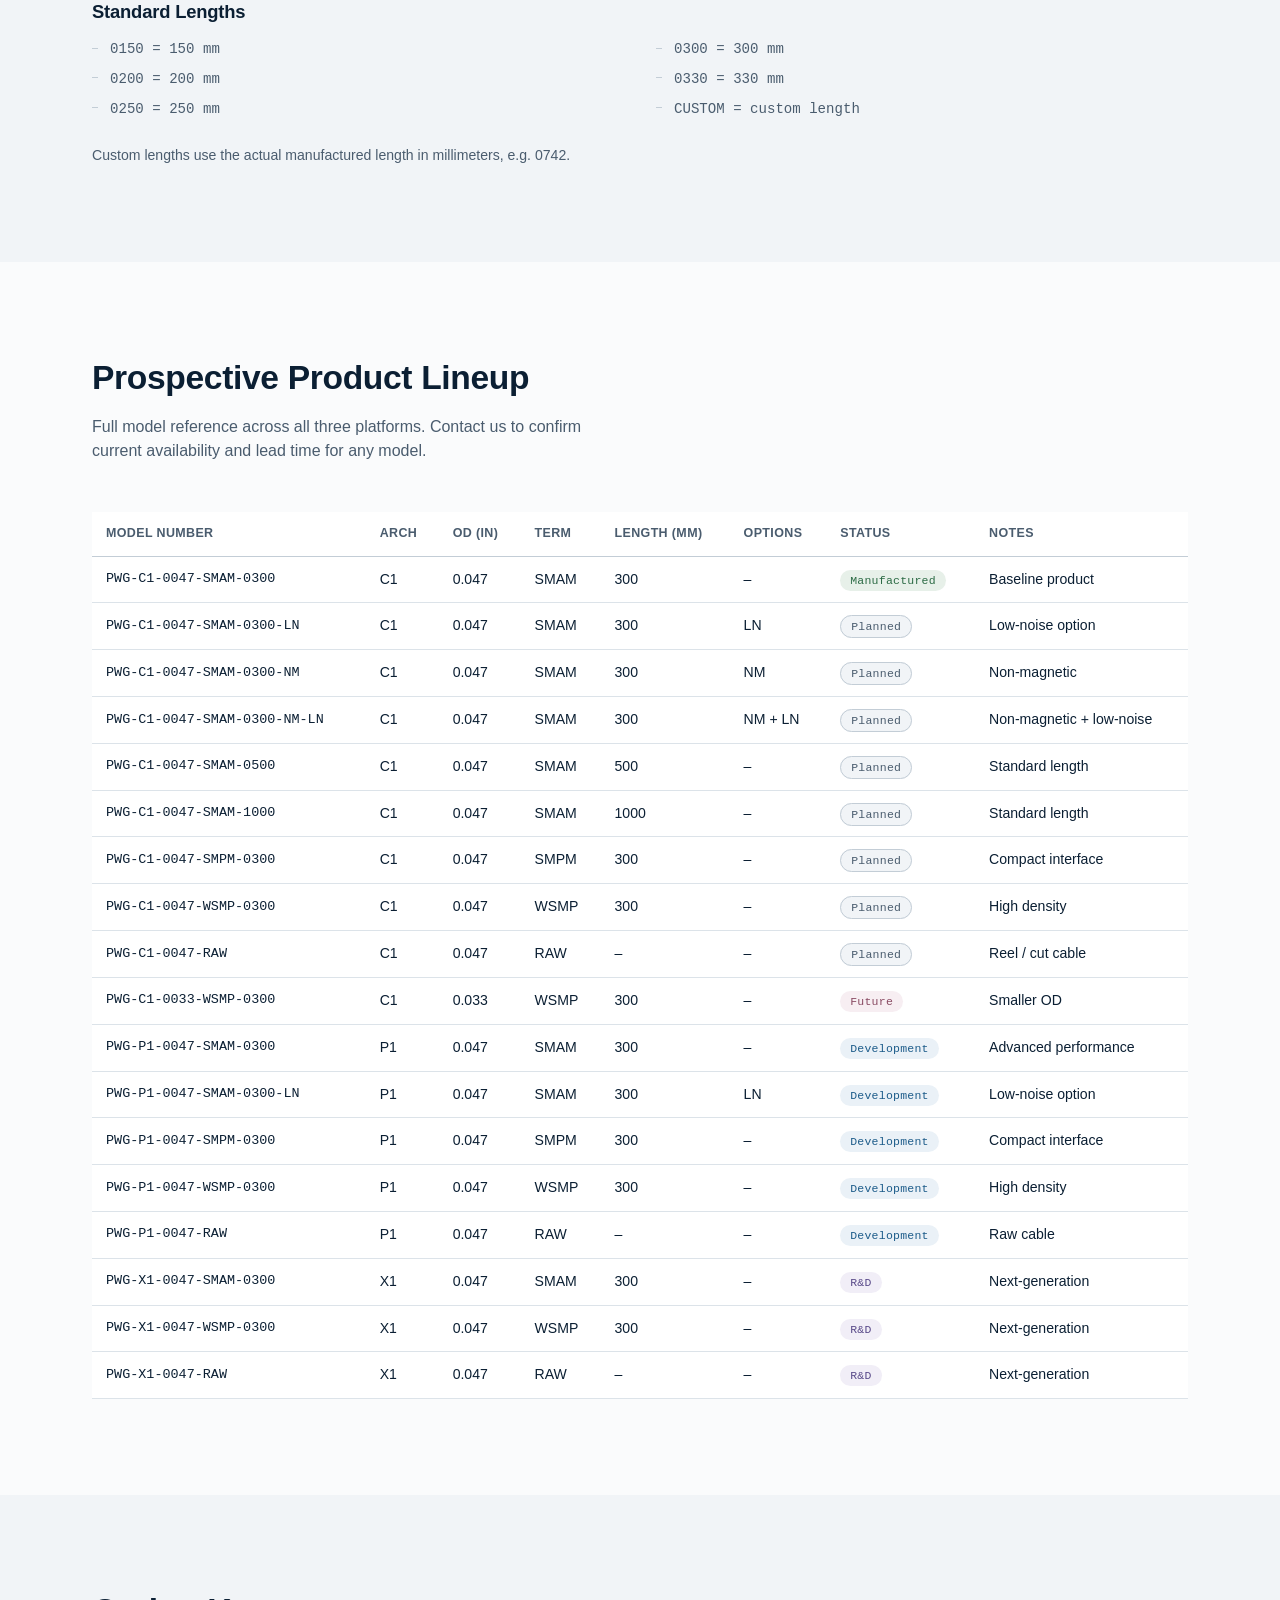
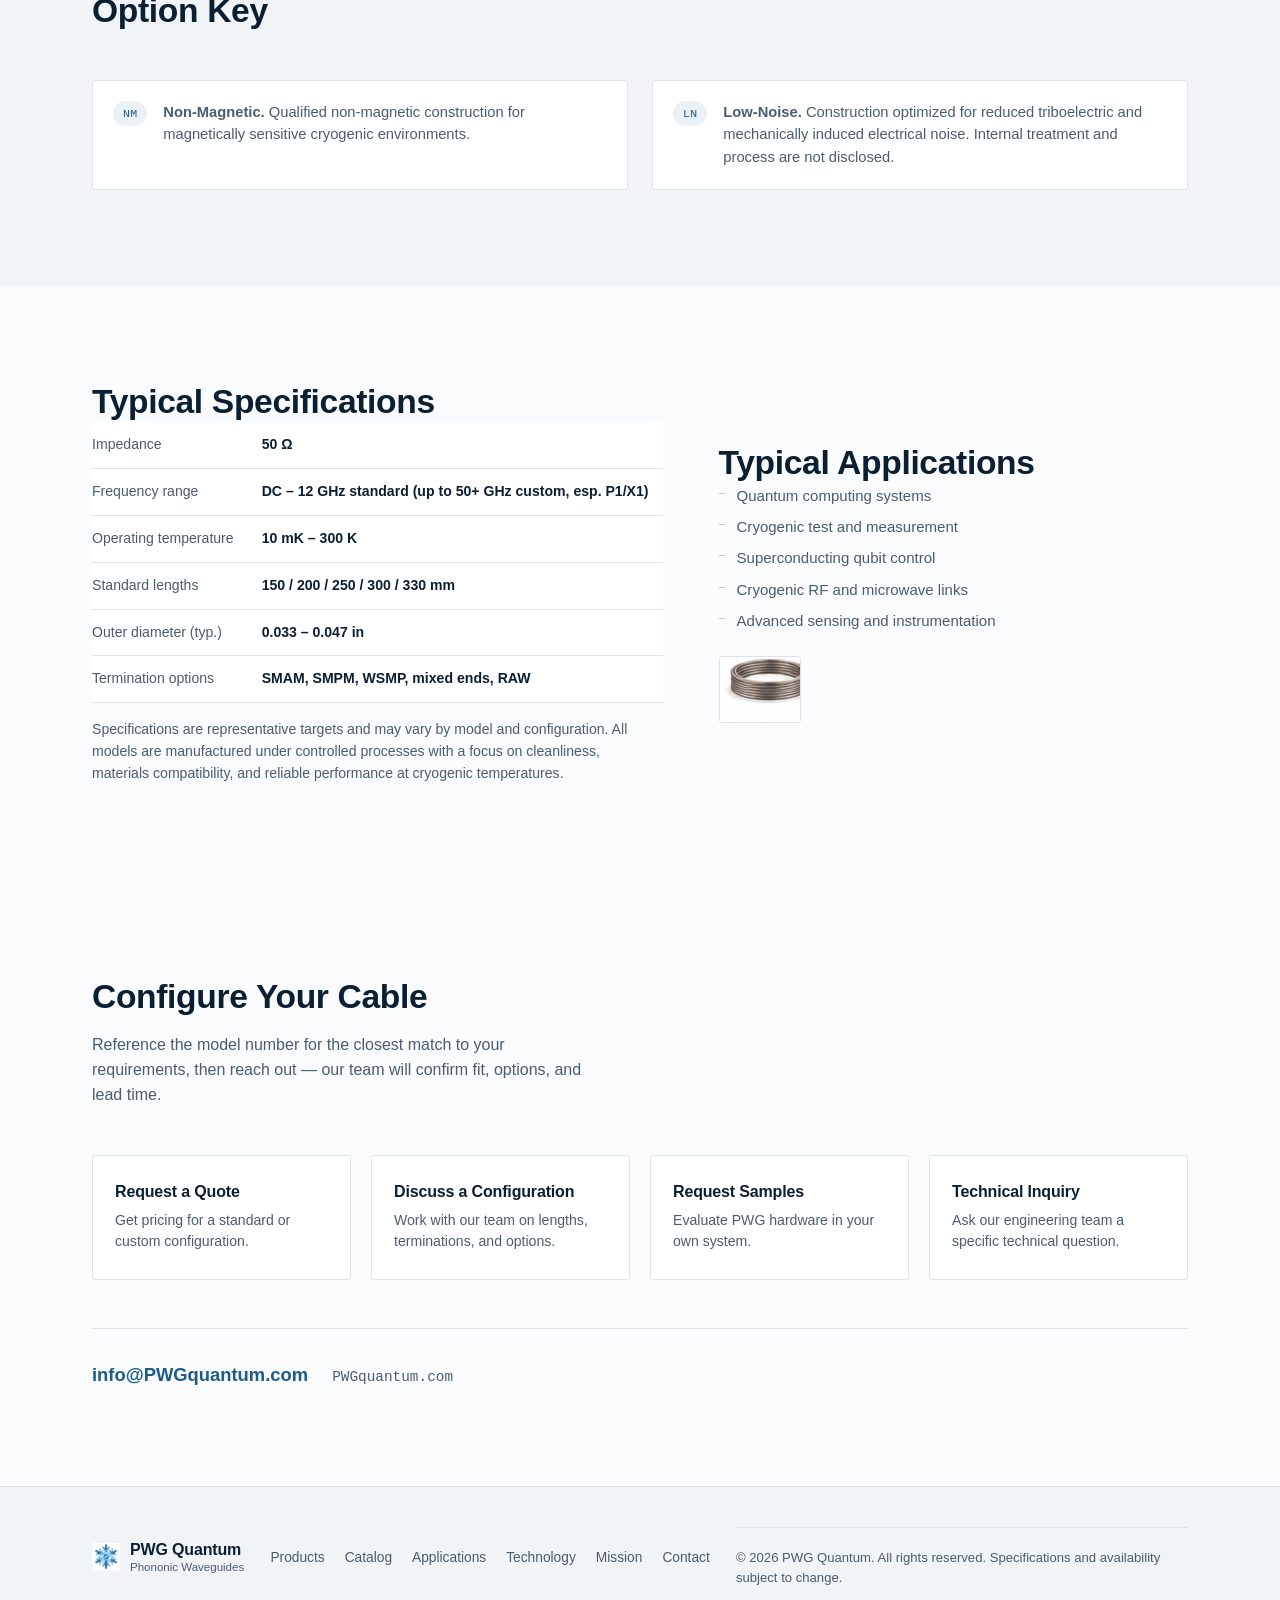
==== commit 05a77600: "Use original JPEG for catalog hero image" ====
--- a/catalog.html
+++ b/catalog.html
@@ -61,7 +61,7 @@
           </div>
         </div>
         <div class="hero-figure">
-          <img src="assets/pwg_hand_flexible.webp" alt="PWG hand-flexible cryogenic cable">
+          <img src="assets/pwg_hand_flexible.jpg" alt="PWG hand-flexible cryogenic cable">
         </div>
       </div>
     </section>
